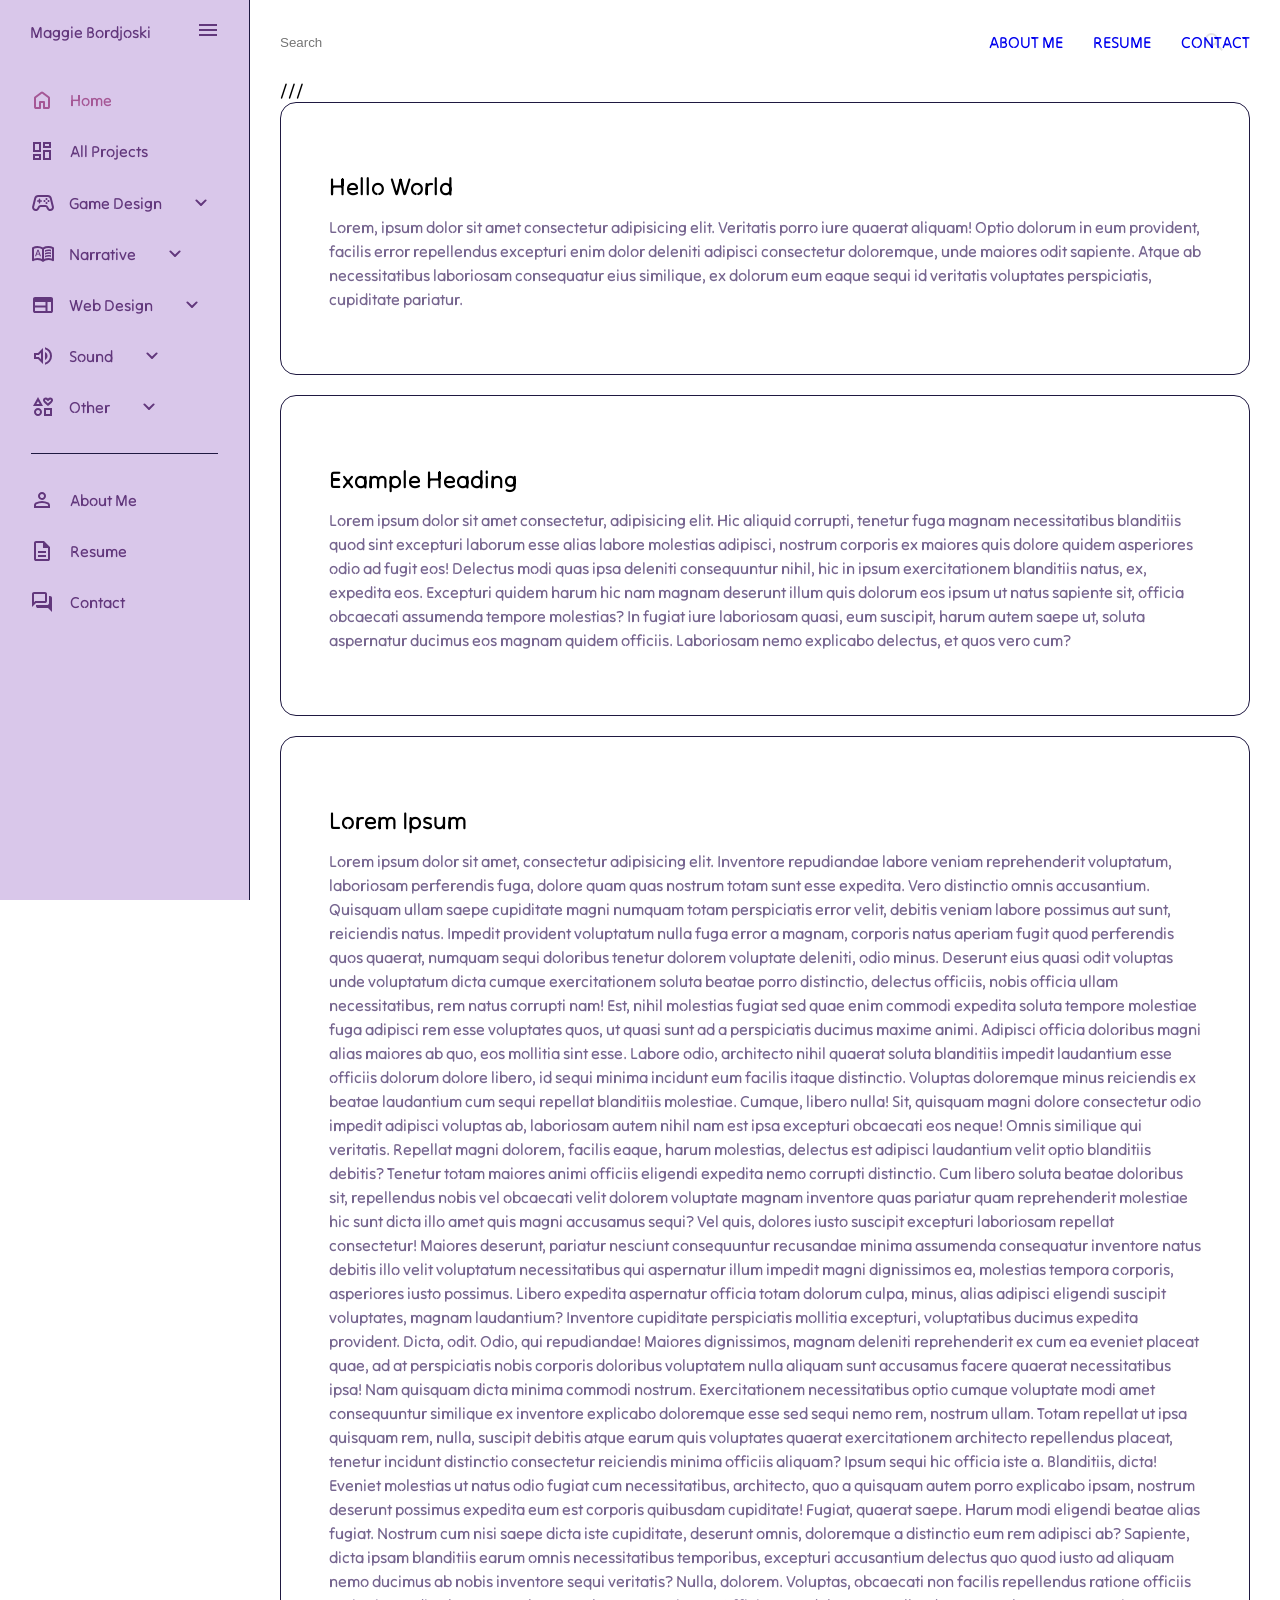
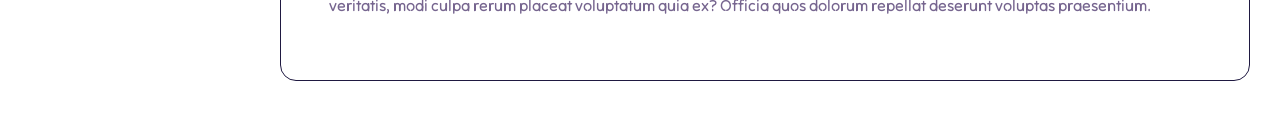
==== Portfolio/Index.html @ ddea2699 "Add files via upload" ====
<!DOCTYPE html>
<html lang="en">
    <head>
    <meta charset="UTF-8">
    <meta name="viewport" content="width=device-width, initial-scale=1.0">
    <title>Maggie Bordjoski Portfolio Website</title>

    <!-- IMPORTING FONTS -->

    <!-- IMPORTING MY CSS -->
    <link rel="stylesheet"href="CSS/Index.css">
    <link rel="stylesheet" href="CSS/TopNav.css">
    <link rel="stylesheet" href="CSS/SideNav.css">
    <link rel="stylesheet" href="CSS/Phone.css">

    <!-- IMPORTING JS -->
    <script type="text/javascript" src="JS/nav.js" defer></script>

    <!-- Tutorials used :D -->
        <!--
        For Side Bar Nav help -
            https://youtu.be/R7b3OlEyqug?si=28GfemDogF6Ju9H1
        -->
        <!--
        For Search bar
            To make it interactive -- https://www.youtube.com/watch?v=N2zvLLOxLSg
            to make it functional -- https://www.youtube.com/watch?v=m8yW3x442Yw
        -->

        <!--
        For responsive hero section
            ///
        -->

    <!-- All Resources used -->
        <!--
        SVGs - From Google Fonts Icons
        Fonts - Google Fonts
        ...
        -->
    </head>
    <body>
        <nav id="sidebar">
            <ul>
                <li>
                    <span class="logo">Maggie Bordjoski</span>
                    <button onclick=toggleSidebar() id="toggle-btn">
                        <svg xmlns="http://www.w3.org/2000/svg" viewBox="0 0 24 24" height="24px" width="24px" fill="#e3e3e3"><path d="M3,18V16H21v2H3Zm0-5V11H21v2H3ZM3,8V6H21V8H3Z"/></svg>
                    </button>
                </li>
                <li class="active">
                    <a href="index.html">
                        <svg xmlns="http://www.w3.org/2000/svg" height="24px" viewBox="0 -960 960 960" width="24px" fill="#e8eaed"><path d="M240-200h120v-200q0-17 11.5-28.5T400-440h160q17 0 28.5 11.5T600-400v200h120v-360L480-740 240-560v360Zm-80 0v-360q0-19 8.5-36t23.5-28l240-180q21-16 48-16t48 16l240 180q15 11 23.5 28t8.5 36v360q0 33-23.5 56.5T720-120H560q-17 0-28.5-11.5T520-160v-200h-80v200q0 17-11.5 28.5T400-120H240q-33 0-56.5-23.5T160-200Zm320-270Z"/></svg>
                        <span>Home</span>
                    </a>
                </li>
                <li>
                    <a href="projects.html">
                        <svg xmlns="http://www.w3.org/2000/svg" viewBox="0 0 24 24" height="24px" width="24px" fill="#e3e3e3"><path d="M13,9V3h8V9H13ZM3,13V3h8V13H3Zm10,8V11h8V21H13ZM3,21V15h8v6H3ZM5,11H9V5H5v6Zm10,8h4V13H15v6ZM15,7h4V5H15V7ZM5,19H9V17H5v2Zm4-8Zm6-4Zm0,6ZM9,17Z"/></svg>
                        <span>All Projects</span>
                    </a>
                </li>
                <li class="dropdown">
                    <div class="dropdown-header">
                        <svg xmlns="http://www.w3.org/2000/svg" viewBox="0 0 24 24" height="24px" width="24px" fill="#e3e3e3"><path d="M4.73,20q-1.5,0-2.56-1.07t-1.11-2.6q0-0.22 0.02-0.45t0.08-0.45l2.1-8.4Q3.6,5.68 4.68,4.84T7.13,4h9.75q1.38,0 2.45,0.84q1.07,0.84 1.42,2.19l2.1,8.4q0.05,0.23 0.09,0.46t0.04,0.46q0,1.52-1.09,2.59T19.28,20q-1.05,0-1.95-0.55q-0.9-0.55-1.35-1.5l-0.7-1.45q-0.13-0.25-0.38-0.38T14.38,16H9.63Q9.35,16 9.1,16.13T8.73,16.5l-0.7,1.45q-0.45,0.95-1.35,1.5T4.73,20ZM4.8,18q0.47,0 0.86-0.25t0.59-0.68l0.7-1.42q0.38-0.78 1.1-1.21T9.63,14h4.75q0.85,0 1.58,0.45t1.12,1.2l0.7,1.42q0.2,0.43 0.59,0.68T19.23,18q0.7,0 1.2-0.46t0.53-1.16q0,0.02-0.05-0.47L18.8,7.52q-0.18-0.68-0.7-1.1T16.88,6H7.13Q6.43,6 5.89,6.43T5.2,7.52L3.1,15.9q-0.05,0.15-0.05,0.45q0,0.7 0.51,1.17Q4.08,18 4.8,18Zm9.41-7.29Q14.5,10.43 14.5,10q0-0.43-0.29-0.71T13.5,9T12.79,9.29T12.5,10t0.29,0.71T13.5,11t0.71-0.29Zm2-2Q16.5,8.42 16.5,8q0-0.43-0.29-0.71T15.5,7T14.79,7.29T14.5,8q0,0.42 0.29,0.71T15.5,9t0.71-0.29Zm0,4Q16.5,12.43 16.5,12t-0.29-0.71T15.5,11t-0.71,0.29T14.5,12t0.29,0.71T15.5,13t0.71-0.29Zm2-2Q18.5,10.43 18.5,10q0-0.43-0.29-0.71T17.5,9T16.79,9.29T16.5,10t0.29,0.71T17.5,11t0.71-0.29ZM9.04,12.29q0.21-0.21 0.21-0.54v-1h1q0.33,0 0.54-0.21T11,10q0-0.33-0.21-0.54T10.25,9.25h-1v-1q0-0.32-0.21-0.54Q8.83,7.5 8.5,7.5q-0.32,0-0.54,0.21Q7.75,7.93 7.75,8.25v1h-1q-0.32,0-0.54,0.21T6,10t0.21,0.54t0.54,0.21h1v1q0,0.32 0.21,0.54T8.5,12.5q0.33,0 0.54-0.21ZM12,12Z"/></svg>
                        <a href="games.html" class="dropdown-link">
                            <span>Game Design</span>
                        </a>
                        <button onclick="toggleSubMenu(this)" class="dropdown-btn">
                            <svg xmlns="http://www.w3.org/2000/svg" height="24px" viewBox="0 -960 960 960" width="24px" fill="#e8eaed"><path d="M480-361q-8 0-15-2.5t-13-8.5L268-556q-11-11-11-28t11-28q11-11 28-11t28 11l156 156 156-156q11-11 28-11t28 11q11 11 11 28t-11 28L508-372q-6 6-13 8.5t-15 2.5Z"/></svg>
                        </button>
                    </div>
                    <ul class="sub-menu">
                        <div>
                            <li><a href="#">Featured</a></li>
                            <li><a href="#">Unity</a></li>
                            <li><a href="#">Unreal</a></li>
                            <li><a href="#">RPG Maker</a></li>
                            <li><a href="#">Level Design</a></li>
                        </div>
                    </ul>
                </li>
                <li class="dropdown">
                    <div class="dropdown-header">
                        <svg xmlns="http://www.w3.org/2000/svg" viewBox="0 0 24 24" height="24px" width="24px" fill="#e3e3e3"><path d="M4,14.23H5.13L5.7,12.58H8.3l0.6,1.65H10L7.58,7.77H6.43L4,14.23Zm2.03-2.58L6.98,8.98H7.03l0.95,2.67H6.03ZM14,9.9V8.2q0.83-0.35 1.69-0.52T17.5,7.5q0.65,0 1.28,0.1T20,7.85v1.6q-0.6-0.22-1.21-0.34T17.5,9q-0.95,0-1.82,0.24Q14.8,9.48 14,9.9Zm0,5.5V13.7q0.83-0.35 1.69-0.53T17.5,13q0.65,0 1.28,0.1T20,13.35v1.6q-0.6-0.22-1.21-0.34T17.5,14.5q-0.95,0-1.82,0.22T14,15.4Zm0-2.75v-1.7q0.83-0.35 1.69-0.53t1.81-0.17q0.65,0 1.28,0.1T20,10.6v1.6q-0.6-0.22-1.21-0.34T17.5,11.75q-0.95,0-1.82,0.24Q14.8,12.23 14,12.65ZM6.5,16q1.18,0 2.29,0.26T11,17.05V7.2Q9.98,6.6 8.83,6.3T6.5,6Q5.6,6 4.71,6.18T3,6.7v9.9q0.88-0.3 1.74-0.45T6.5,16ZM13,17.05q1.1-0.53 2.21-0.79T17.5,16q0.9,0 1.76,0.15T21,16.6V6.7q-0.82-0.35-1.71-0.52T17.5,6q-1.18,0-2.32,0.3T13,7.2v9.85ZM12,20q-1.2-0.95-2.6-1.48T6.5,18q-1.05,0-2.06,0.27T2.5,19.05q-0.52,0.27-1.01-0.03Q1,18.73 1,18.15V6.1Q1,5.82 1.14,5.57Q1.28,5.32 1.55,5.2Q2.7,4.6 3.95,4.3T6.5,4Q7.95,4 9.34,4.38T12,5.5q1.28-0.75 2.66-1.13T17.5,4q1.3,0 2.55,0.3t2.4,0.9q0.27,0.13 0.41,0.38T23,6.1V18.15q0,0.58-0.49,0.88q-0.49,0.3-1.01,0.03q-0.92-0.5-1.94-0.78T17.5,18q-1.5,0-2.9,0.52T12,20ZM7,11.52Z"/></svg>
                        <a href="narrative.html" class="dropdown-link">
                            <span>Narrative</span>
                        </a>
                        <button onclick="toggleSubMenu(this)" class="dropdown-btn">
                            <svg xmlns="http://www.w3.org/2000/svg" height="24px" viewBox="0 -960 960 960" width="24px" fill="#e8eaed"><path d="M480-361q-8 0-15-2.5t-13-8.5L268-556q-11-11-11-28t11-28q11-11 28-11t28 11l156 156 156-156q11-11 28-11t28 11q11 11 11 28t-11 28L508-372q-6 6-13 8.5t-15 2.5Z"/></svg>
                        </button>
                    </div>
                    <ul class="sub-menu">
                        <div>
                            <li><a href="#">Quest Design</a></li>
                            <li><a href="#">Story Bibles</a></li>
                            <li><a href="#">Storylets</a></li>
                            <li><a href="#">Twine</a></li>
                            <li><a href="#">Ink</a></li>
                        </div>
                    </ul>
                </li>
                <li class="dropdown">
                    <div class="dropdown-header">
                        <svg xmlns="http://www.w3.org/2000/svg" viewBox="0 0 24 24" height="24px" width="24px" fill="#e3e3e3"><path d="M4,20q-0.82,0-1.41-0.59T2,18V6Q2,5.18 2.59,4.59T4,4H20q0.83,0 1.41,0.59Q22,5.18 22,6V18q0,0.82-0.59,1.41T20,20H4Zm0-2H14.5V14.5H4V18Zm12.5,0H20V9H16.5v9ZM4,12.5H14.5V9H4v3.5Z"/></svg>
                        <a href="web.html" class="dropdown-link">
                            <span>Web Design</span>
                        </a>
                        <button onclick="toggleSubMenu(this)" class="dropdown-btn">
                            <svg xmlns="http://www.w3.org/2000/svg" height="24px" viewBox="0 -960 960 960" width="24px" fill="#e8eaed"><path d="M480-361q-8 0-15-2.5t-13-8.5L268-556q-11-11-11-28t11-28q11-11 28-11t28 11l156 156 156-156q11-11 28-11t28 11q11 11 11 28t-11 28L508-372q-6 6-13 8.5t-15 2.5Z"/></svg>
                        </button>
                    </div>
                    <ul class="sub-menu">
                        <div>
                            <li><a href="#">Projects</a></li>
                            <li><a href="#">Wireframes</a></li>
                            <li><a href="#">UI</a></li>
                            <li><a href="#">UX / User Testing</a></li>
                        </div>
                    </ul>
                </li>
                <li class="dropdown">
                    <div class="dropdown-header">
                        <svg xmlns="http://www.w3.org/2000/svg" viewBox="0 0 24 24" height="24px" width="24px" fill="#e3e3e3"><path d="M14,20.73V18.68q2.25-0.65 3.63-2.5T19,11.98t-1.38-4.2Q16.25,5.93 14,5.27V3.22q3.1,0.7 5.05,3.14T21,11.98t-1.95,5.61T14,20.73ZM3,15V9H7l5-5V20L7,15H3Zm11,1V7.95Q15.18,8.5 15.84,9.6T16.5,12q0,1.27-0.66,2.36T14,16ZM10,8.85L7.85,11H5v2H7.85L10,15.15V8.85ZM7.5,12Z"/></svg>
                        <a href="sound.html" class="dropdown-link">
                            <span>Sound</span>
                        </a>
                        <button onclick="toggleSubMenu(this)" class="dropdown-btn">
                            <svg xmlns="http://www.w3.org/2000/svg" height="24px" viewBox="0 -960 960 960" width="24px" fill="#e8eaed"><path d="M480-361q-8 0-15-2.5t-13-8.5L268-556q-11-11-11-28t11-28q11-11 28-11t28 11l156 156 156-156q11-11 28-11t28 11q11 11 11 28t-11 28L508-372q-6 6-13 8.5t-15 2.5Z"/></svg>
                        </button>
                    </div>
                    <ul class="sub-menu">
                        <div>
                            <li><a href="#">Sound Design for games</a></li>
                            <li><a href="#">Sound Effects</a></li>
                            <li><a href="#">Music</a></li>
                            <li><a href="#">Sound Based Narratives</a></li>
                        </div>
                    </ul>
                </li>
                <li class="dropdown">
                    <div class="dropdown-header">
                        <svg xmlns="http://www.w3.org/2000/svg" viewBox="0 0 24 24" height="24px" width="24px" fill="#e3e3e3"><path d="M2,11L7,2l5,9H2Zm2.17,8.82Q3,18.65 3,17q0-1.68 1.17-2.84T7,13t2.83,1.17T11,17T9.83,19.83T7,21T4.18,19.83Zm4.24-1.41Q9,17.83 9,17T8.41,15.59Q7.83,15 7,15T5.59,15.59T5,17t0.59,1.41T7,19q0.83,0 1.41-0.59ZM5.4,9H8.6L7,6.13L5.4,9ZM13,21V13h8v8H13Zm2-2h4V15H15v4Zm2-8q-1.42-1.2-2.39-2.03T13.08,7.52T12.25,6.35T12,5.18q0-1.13 0.79-1.9T14.75,2.5q0.68,0 1.26,0.31T17,3.67q0.4-0.55 0.99-0.86T19.25,2.5q1.18,0 1.96,0.77T22,5.18q0,0.63-0.25,1.17T20.93,7.52T19.39,8.98T17,11Zm0-2.63q1.8-1.5 2.4-2.13T20,5.22Q20,4.9 19.81,4.7T19.3,4.5q-0.25,0-0.49,0.14T18.23,5.13L17,6.3L15.78,5.13q-0.35-0.35-0.59-0.49T14.7,4.5q-0.33,0-0.51,0.2T14,5.22q0,0.4 0.6,1.03T17,8.38Zm0-1.95ZM7,7.55ZM7,17Zm10,0Z"/></svg>
                        <a href="other.html" class="dropdown-link">
                            <span>Other</span>
                        </a>
                        <button onclick="toggleSubMenu(this)" class="dropdown-btn">
                            <svg xmlns="http://www.w3.org/2000/svg" height="24px" viewBox="0 -960 960 960" width="24px" fill="#e8eaed"><path d="M480-361q-8 0-15-2.5t-13-8.5L268-556q-11-11-11-28t11-28q11-11 28-11t28 11l156 156 156-156q11-11 28-11t28 11q11 11 11 28t-11 28L508-372q-6 6-13 8.5t-15 2.5Z"/></svg>
                        </button>
                    </div>
                    <ul class="sub-menu">
                        <div>
                            <li><a href="#">3D Modeling</a></li>
                            <li><a href="#">Photography</a></li>
                            <li><a href="#">Pixel Art</a></li>
                            <li><a href="#">2D Rigging</a></li>
                            <li><a href="#">Video Editing</a></li>
                        </div>
                    </ul>
                </li>
                <div class="break"></div>
                <li>
                    <a href="about.html">
                        <svg xmlns="http://www.w3.org/2000/svg" viewBox="0 0 24 24" height="24px" width="24px" fill="#e3e3e3"><path d="M9.18,10.83Q8,9.65 8,8T9.18,5.18T12,4t2.83,1.18T16,8t-1.17,2.82T12,12T9.18,10.83ZM4,20V17.2q0-0.85 0.44-1.56q0.44-0.71 1.16-1.09q1.55-0.78 3.15-1.16T12,13t3.25,0.39t3.15,1.16q0.72,0.38 1.16,1.09T20,17.2V20H4Zm2-2H18V17.2q0-0.27-0.14-0.5q-0.14-0.22-0.36-0.35q-1.35-0.68-2.72-1.01T12,15T9.23,15.34T6.5,16.35Q6.28,16.48 6.14,16.7Q6,16.93 6,17.2V18Zm7.41-8.59Q14,8.82 14,8T13.41,6.59T12,6T10.59,6.59Q10,7.18 10,8t0.59,1.41T12,10t1.41-0.59ZM12,8Zm0,10Z"/></svg>
                        <span>About Me</span>
                    </a>
                </li>
                <li>
                    <a href="resume.html">
                        <svg xmlns="http://www.w3.org/2000/svg" viewBox="0 0 24 24" height="24px" width="24px" fill="#e3e3e3"><path d="M8,18h8V16H8v2Zm0-4h8V12H8v2ZM6,22q-0.82,0-1.41-0.59T4,20V4Q4,3.17 4.59,2.59T6,2h8l6,6V20q0,0.82-0.59,1.41T18,22H6ZM13,9V4H6V20H18V9H13ZM6,4V9V4V9V20V4Z"/></svg>
                        <span>Resume</span>
                    </a>
                </li>
                <li>
                    <a href="contact.html">
                        <svg xmlns="http://www.w3.org/2000/svg" viewBox="0 0 24 24" height="24px" width="24px" fill="#e3e3e3"><path d="M22,22l-4-4H8q-0.82,0-1.41-0.59T6,16V15H17q0.82,0 1.41-0.59T19,13V6h1q0.83,0 1.41,0.59Q22,7.18 22,8V22ZM4,12.18L5.18,11H15V4H4v8.17ZM2,17V4Q2,3.17 2.59,2.59T4,2H15q0.83,0 1.41,0.59T17,4v7q0,0.82-0.59,1.41T15,13H6L2,17Zm2-6V4v7Z"/></svg>
                        <span>Contact</span>
                    </a>
                </li>
            </ul>
        </nav>
        <main>
            <div id="top-nav">
                <div>
                    <form>
                        <input type="text" placeholder="Search">
                        <svg xmlns="http://www.w3.org/2000/svg" viewBox="0 0 24 24" height="24px" width="24px" fill="#e3e3e3"><path d="M19.6,21l-6.3-6.3q-0.75,0.6-1.72,0.95T9.5,16q-2.72,0-4.61-1.89Q3,12.23 3,9.5Q3,6.77 4.89,4.89T9.5,3t4.61,1.89T16,9.5q0,1.1-0.35,2.07T14.7,13.3L21,19.6L19.6,21ZM9.5,14q1.88,0 3.19-1.31T14,9.5T12.69,6.31T9.5,5T6.31,6.31T5,9.5t1.31,3.19T9.5,14Z"/></svg>
                    </form>
                </div>
			    <span class="menu">
				    <li><a href="about.html">About Me</a></li>
				    <li><a href="resume.html">Resume</a></li>
				    <li><a href="contact.html">Contact</a></li>
			    </span>
            </div>
            <div id="hero">
                <img>
            </div>
            <div>
                ///
            </div>
            <div class="container">
                <h2>Hello World</h2>
                <p>Lorem, ipsum dolor sit amet consectetur adipisicing elit. Veritatis porro iure quaerat aliquam! Optio dolorum in eum provident, facilis error repellendus excepturi enim dolor deleniti adipisci consectetur doloremque, unde maiores odit sapiente. Atque ab necessitatibus laboriosam consequatur eius similique, ex dolorum eum eaque sequi id veritatis voluptates perspiciatis, cupiditate pariatur.</p>
            </div>
            <div class="container">
                <h2>Example Heading</h2>
                <p>Lorem ipsum dolor sit amet consectetur, adipisicing elit. Hic aliquid corrupti, tenetur fuga magnam necessitatibus blanditiis quod sint excepturi laborum esse alias labore molestias adipisci, nostrum corporis ex maiores quis dolore quidem asperiores odio ad fugit eos! Delectus modi quas ipsa deleniti consequuntur nihil, hic in ipsum exercitationem blanditiis natus, ex, expedita eos. Excepturi quidem harum hic nam magnam deserunt illum quis dolorum eos ipsum ut natus sapiente sit, officia obcaecati assumenda tempore molestias? In fugiat iure laboriosam quasi, eum suscipit, harum autem saepe ut, soluta aspernatur ducimus eos magnam quidem officiis. Laboriosam nemo explicabo delectus, et quos vero cum?</p>
            </div>
            <div class="container">
                <h2>Lorem Ipsum</h2>
                <p>Lorem ipsum dolor sit amet, consectetur adipisicing elit. Inventore repudiandae labore veniam reprehenderit voluptatum, laboriosam perferendis fuga, dolore quam quas nostrum totam sunt esse expedita. Vero distinctio omnis accusantium. Quisquam ullam saepe cupiditate magni numquam totam perspiciatis error velit, debitis veniam labore possimus aut sunt, reiciendis natus. Impedit provident voluptatum nulla fuga error a magnam, corporis natus aperiam fugit quod perferendis quos quaerat, numquam sequi doloribus tenetur dolorem voluptate deleniti, odio minus. Deserunt eius quasi odit voluptas unde voluptatum dicta cumque exercitationem soluta beatae porro distinctio, delectus officiis, nobis officia ullam necessitatibus, rem natus corrupti nam! Est, nihil molestias fugiat sed quae enim commodi expedita soluta tempore molestiae fuga adipisci rem esse voluptates quos, ut quasi sunt ad a perspiciatis ducimus maxime animi. Adipisci officia doloribus magni alias maiores ab quo, eos mollitia sint esse. Labore odio, architecto nihil quaerat soluta blanditiis impedit laudantium esse officiis dolorum dolore libero, id sequi minima incidunt eum facilis itaque distinctio. Voluptas doloremque minus reiciendis ex beatae laudantium cum sequi repellat blanditiis molestiae. Cumque, libero nulla! Sit, quisquam magni dolore consectetur odio impedit adipisci voluptas ab, laboriosam autem nihil nam est ipsa excepturi obcaecati eos neque! Omnis similique qui veritatis. Repellat magni dolorem, facilis eaque, harum molestias, delectus est adipisci laudantium velit optio blanditiis debitis? Tenetur totam maiores animi officiis eligendi expedita nemo corrupti distinctio. Cum libero soluta beatae doloribus sit, repellendus nobis vel obcaecati velit dolorem voluptate magnam inventore quas pariatur quam reprehenderit molestiae hic sunt dicta illo amet quis magni accusamus sequi? Vel quis, dolores iusto suscipit excepturi laboriosam repellat consectetur! Maiores deserunt, pariatur nesciunt consequuntur recusandae minima assumenda consequatur inventore natus debitis illo velit voluptatum necessitatibus qui aspernatur illum impedit magni dignissimos ea, molestias tempora corporis, asperiores iusto possimus. Libero expedita aspernatur officia totam dolorum culpa, minus, alias adipisci eligendi suscipit voluptates, magnam laudantium? Inventore cupiditate perspiciatis mollitia excepturi, voluptatibus ducimus expedita provident. Dicta, odit. Odio, qui repudiandae! Maiores dignissimos, magnam deleniti reprehenderit ex cum ea eveniet placeat quae, ad at perspiciatis nobis corporis doloribus voluptatem nulla aliquam sunt accusamus facere quaerat necessitatibus ipsa! Nam quisquam dicta minima commodi nostrum. Exercitationem necessitatibus optio cumque voluptate modi amet consequuntur similique ex inventore explicabo doloremque esse sed sequi nemo rem, nostrum ullam. Totam repellat ut ipsa quisquam rem, nulla, suscipit debitis atque earum quis voluptates quaerat exercitationem architecto repellendus placeat, tenetur incidunt distinctio consectetur reiciendis minima officiis aliquam? Ipsum sequi hic officia iste a. Blanditiis, dicta! Eveniet molestias ut natus odio fugiat cum necessitatibus, architecto, quo a quisquam autem porro explicabo ipsam, nostrum deserunt possimus expedita eum est corporis quibusdam cupiditate! Fugiat, quaerat saepe. Harum modi eligendi beatae alias fugiat. Nostrum cum nisi saepe dicta iste cupiditate, deserunt omnis, doloremque a distinctio eum rem adipisci ab? Sapiente, dicta ipsam blanditiis earum omnis necessitatibus temporibus, excepturi accusantium delectus quo quod iusto ad aliquam nemo ducimus ab nobis inventore sequi veritatis? Nulla, dolorem. Voluptas, obcaecati non facilis repellendus ratione officiis veritatis, modi culpa rerum placeat voluptatum quia ex? Officia quos dolorum repellat deserunt voluptas praesentium.</p>
            </div>
        </main>
    </body>
</html>
---- Portfolio/CSS/Index.css ----
/*Embedding Fonts*/
@import url('https://fonts.googleapis.com/css2?family=Tilt+Neon&display=swap'); /*Tilt Neon - For <p> more formal*/
@import url('https://fonts.googleapis.com/css2?family=VT323&display=swap'); /*VT323 - For game pages*/
@import url('https://fonts.googleapis.com/css2?family=Playpen+Sans:wght@100..800&display=swap'); /*Playpen Sans - For mostly titles / subtitles*/

/*Setting up color platte variable*/
:root{
    --base-clr: #D9C7EA;
    --line-clr: #1F1941;
    --hover-clr: #e0c2eb;
    --text-clr: #62377c;
    --accent-clr: #a55795;
    --secondary-text-clr: #76658F;
}

/*Base setup*/
*{
  margin: 0;
  padding: 0;
}

html{
  font-family: 'Tilt Neon', 'VT323', 'Playpen Sans',sans-serif;
  line-height: 1.5rem;
}

body{
  min-height: 100vh;
  min-height: 100dvh;
  display: grid;
  grid-template-columns: auto 1fr;
}

/*


Main setup


*/
main{
  padding: min(30px, 7%);
}
main p{
  color: var(--secondary-text-clr);
  margin-top: 5px;
  margin-bottom: 15px;
}
.container{
  border: 1px solid var(--line-clr);
  border-radius: 1em;
  margin-bottom: 20px;
  padding: min(3em, 15%);

  h2, p { margin-top: 1em }
}
---- Portfolio/CSS/TopNav.css ----
#top-nav {
    box-sizing: border-box;
    width: 100%;
    display: flex;
    justify-content: space-between;
    align-items: center;
    list-style: none;
    position: relative;
    font-family: "Tilt Neon", sans-serif;
}

#top-nav form{
    display: flex;
    align-items: center;
    justify-content: left;
    height: 10px;
    box-shadow: 0 32px, 40px, -19px rgba(0, 0, 0, 0.25);
    width: 0;
}

input {
    outline: none;
    border: none;
    border-radius: 30px;
    padding: 1rem, 2rem;
    transition: width .5s;
}

#top-nav form svg{
    color: black;
    position: absolute;
    right: 1.5rem;
    top: 0px;
}

#top-nav a {
  text-decoration: none;
}

.menu {
  display: flex;
}
.menu li {
  padding-left: 30px;
}
.menu li a {
  display: inline-block;
  text-decoration: none;
  text-align: center;
  transition: 0.15s ease-in-out;
  position: relative;
  text-transform: uppercase;
}
.menu li a::after {
  content: "";
  position: absolute;
  bottom: 0;
  left: 0;
  width: 0;
  height: 1px;
  transition: 0.15s ease-in-out;
}
---- Portfolio/CSS/SideNav.css ----
nav{
    background-color: var(--base-clr);
    color: var(--text-clr);
}

/*


Making sidebar work


*/
#sidebar{
  box-sizing: border-box;
  height: 100vh;
  width: 250px;
  padding: 5px 1em;
  background-color: var(--base-clr);
  border-right: 1px solid var(--line-clr);

  /*making sidebar to have a fixed position*/
  position: sticky; /*Fixed positioning wont work because of the grid added, it will cover the content in the webpage so using sticky will fix that problem*/
  top: 0;
  align-self: start;
  transition: 300ms ease-in-out;
  overflow: hidden;
  text-wrap: nowrap;
}

#sidebar.close{
  padding: 5px;
  width: 60px;
}

#sidebar ul{
  list-style: none;
}

#sidebar > ul > li:first-child{
  display: flex;
  justify-content: flex-end;
  margin-bottom: 16px;
  .logo{
    font-weight: 600;
  }
}

/*Changing the color of the active page*/
#sidebar ul li.active a{
  color: var(--accent-clr);

  svg{
    fill: var(--accent-clr);
  }
}

#sidebar a, #sidebar .dropdown-btn, #sidebar .logo{
  border-radius: .5em;
  padding: .85em;
  text-decoration: none;
  color: var(--text-clr);
  display: flex;
  align-items: center;
  gap: 1em;
}

.dropdown-btn{
  width: 100%;
  text-align: left;
  background: none;
  border: none;
  font: inherit;
  cursor: pointer;
}

#sidebar svg{
  flex-shrink: 0;
  fill: var(--text-clr);
}

#sidebar a span, #sidebar .dropdown-btn span{
  flex-grow: 1;
}

#sidebar a:hover, #sidebar .dropdown-btn:hover{
  background-color: var(--hover-clr);
}

#sidebar .sub-menu{
  display: grid;
  grid-template-rows: 0fr;
  transition: 300ms ease-in-out;

  > div{
    overflow: hidden;
  }
}

#sidebar .sub-menu.show{
  grid-template-rows: 1fr;
}

.dropdown-btn svg{
  transition: 200ms ease;
}

.rotate svg:last-child{
  rotate: 180deg;
}

#sidebar .sub-menu a{
  padding-left: 2em;
}

#toggle-btn{
  margin-left: auto;
  padding: 1em;
  border: none;
  border-radius: .5em;
  background: none;
  cursor: pointer;

  svg{
    transition: rotate 150ms ease;
  }
}
#toggle-btn:hover{
  background-color: var(--hover-clr);
}

/* A line break for nav */
nav .break {
    margin: 20px 15px;
    border-bottom: 1px solid var(--line-clr);
    width: auto;
}

.dropdown{
  padding-left: 15px;
}

.dropdown-header {
    display: flex;
    align-items: center;
}

.dropdown-link {
    color: inherit;
    text-decoration: none;
    display: flex;
    align-items: center;
}

.dropdown-link:hover {
    color: inherit;
}
---- Portfolio/CSS/Phone.css ----
@media(max-width: 800px){
  body{
    grid-template-columns: 1fr;
  }
  main{
    padding: 2em 1em 60px 1em;
  }
  .container{
    border: none;
    padding: 0;
  }
  #sidebar{
    height: 60px;
    width: 100%;
    border-right: none;
    border-top: 1px solid var(--line-clr);
    padding: 0;
    position: fixed;
    top: unset;
    bottom: 0;

    > ul{
      padding: 0;
      display: grid;
      grid-auto-columns: 60px;
      grid-auto-flow: column;
      align-items: center;
      overflow-x: scroll;
    }
    ul li{
      height: 100%;
    }
    ul a, ul .dropdown-btn{
      width: 60px;
      height: 60px;
      padding: 0;
      border-radius: 0;
      justify-content: center;
    }

    ul li span, ul li:first-child, .dropdown-btn svg:last-child{
      display: none;
    }

    ul li .sub-menu.show{
      position: fixed;
      bottom: 60px;
      left: 0;
      box-sizing: border-box;
      height: 60px;
      width: 100%;
      background-color: var(--hover-clr);
      border-top: 1px solid var(--line-clr);
      display: flex;
      justify-content: center;

      > div{
        overflow-x: auto;
      }
      li{
        display: inline-flex;
      }
      a{
        box-sizing: border-box;
        padding: 1em;
        width: auto;
        justify-content: center;
      }
    }
  }
}
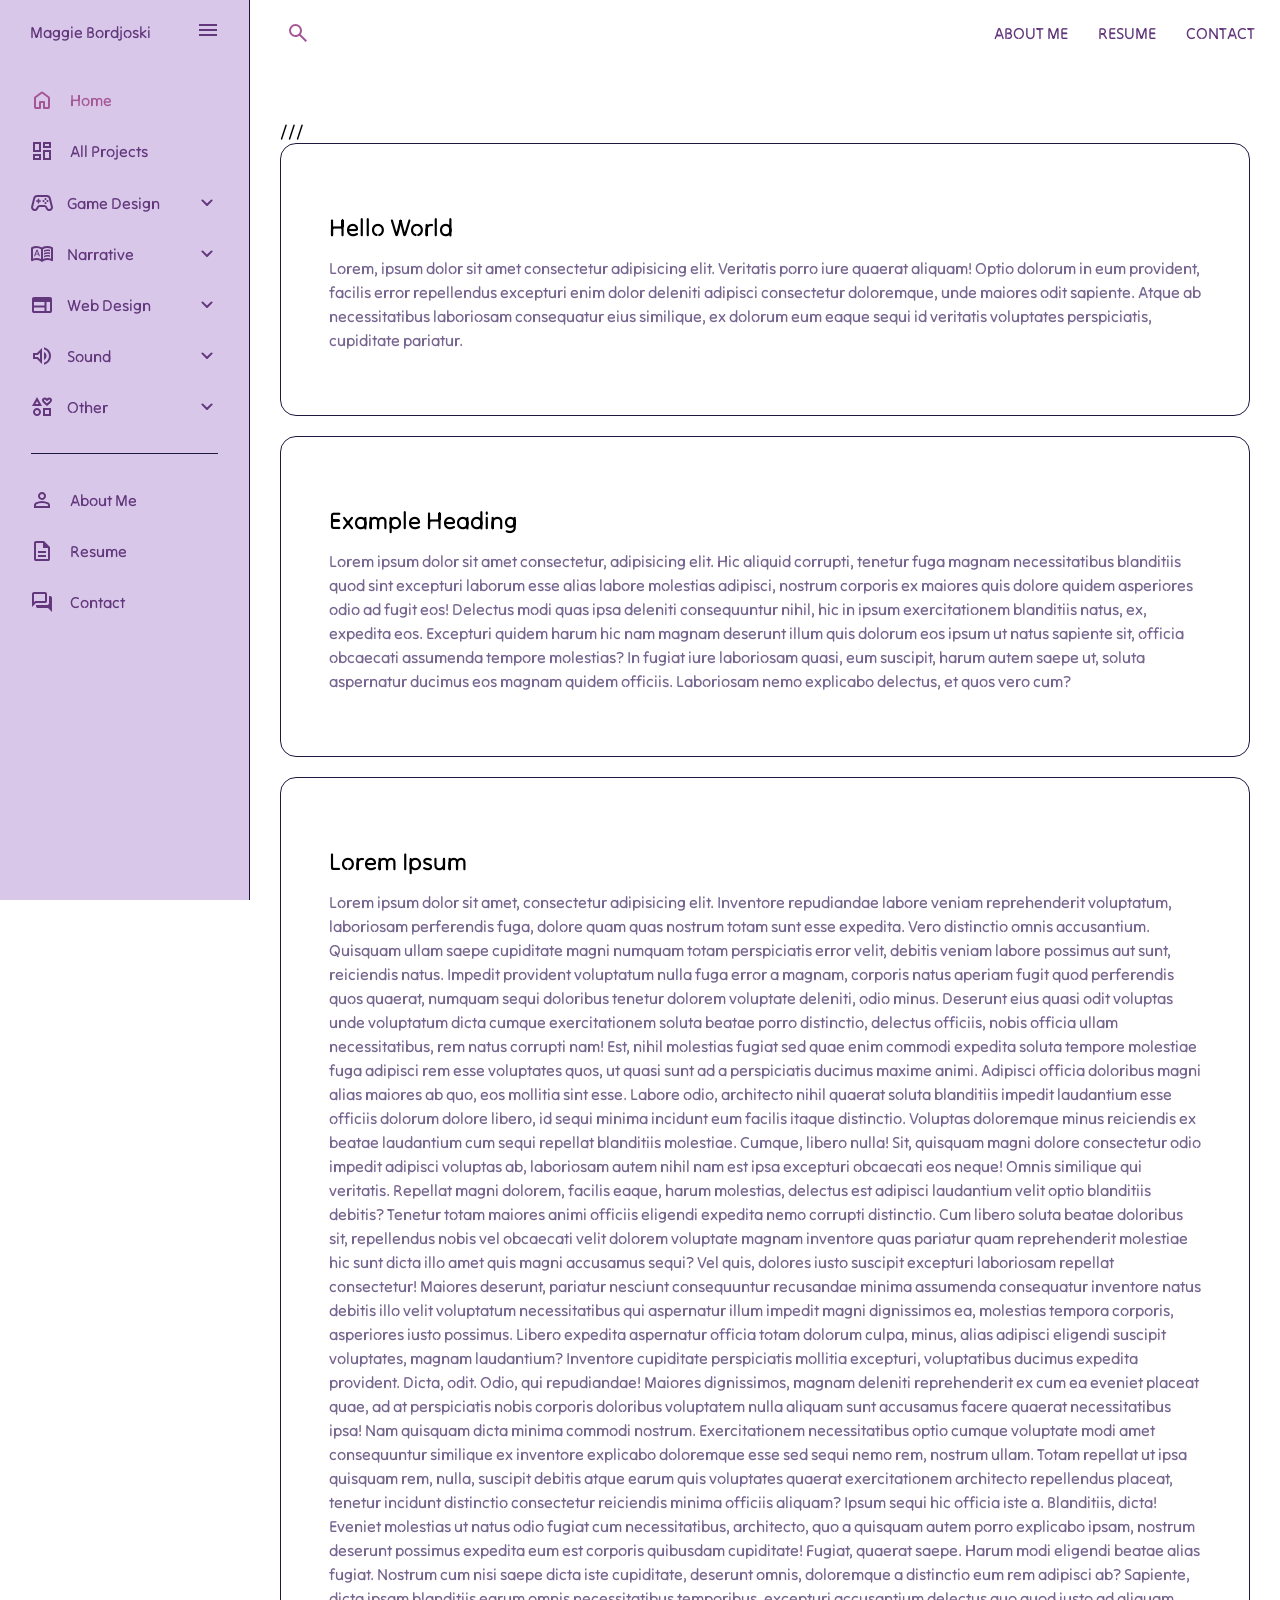
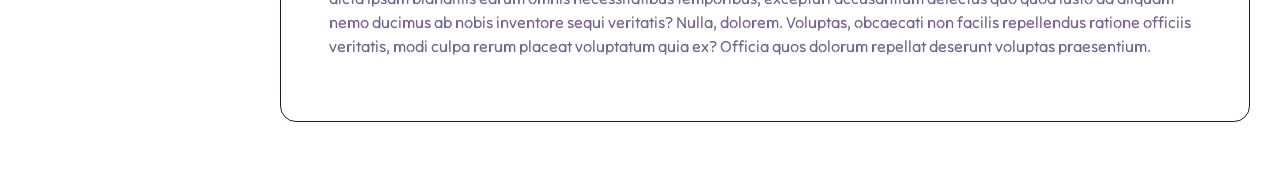
==== commit e5350ccc: "Add files via upload" ====
--- a/Portfolio/Index.html
+++ b/Portfolio/Index.html
@@ -27,7 +27,7 @@
             to make it functional -- https://www.youtube.com/watch?v=m8yW3x442Yw
         -->
 
-        <!--
+        <!-- 
         For responsive hero section
             ///
         -->
@@ -179,38 +179,44 @@
                 </li>
             </ul>
         </nav>
-        <main>
+        <div id="content">
+            <!--
+                Making search bar reactive and top nav
+            -->
             <div id="top-nav">
+                <form id="Search">
+                    <input type="text" placeholder="Search">
+                    <svg xmlns="http://www.w3.org/2000/svg" viewBox="0 0 24 24" height="24px" width="24px" fill="#e3e3e3"><path d="M19.6,21l-6.3-6.3q-0.75,0.6-1.72,0.95T9.5,16q-2.72,0-4.61-1.89Q3,12.23 3,9.5Q3,6.77 4.89,4.89T9.5,3t4.61,1.89T16,9.5q0,1.1-0.35,2.07T14.7,13.3L21,19.6L19.6,21ZM9.5,14q1.88,0 3.19-1.31T14,9.5T12.69,6.31T9.5,5T6.31,6.31T5,9.5t1.31,3.19T9.5,14Z"/></svg>
+                </form>
+			    <div class="menu">
+                    <ul>
+                        <li><a href="about.html">About Me</a></li>
+                        <li><a href="resume.html">Resume</a></li>
+                        <li><a href="contact.html">Contact</a></li>
+                    </ul>
+                </div>
+            </div>
+
+            <main>
+                <div id="hero">
+                    <img>
+                </div>
                 <div>
-                    <form>
-                        <input type="text" placeholder="Search">
-                        <svg xmlns="http://www.w3.org/2000/svg" viewBox="0 0 24 24" height="24px" width="24px" fill="#e3e3e3"><path d="M19.6,21l-6.3-6.3q-0.75,0.6-1.72,0.95T9.5,16q-2.72,0-4.61-1.89Q3,12.23 3,9.5Q3,6.77 4.89,4.89T9.5,3t4.61,1.89T16,9.5q0,1.1-0.35,2.07T14.7,13.3L21,19.6L19.6,21ZM9.5,14q1.88,0 3.19-1.31T14,9.5T12.69,6.31T9.5,5T6.31,6.31T5,9.5t1.31,3.19T9.5,14Z"/></svg>
-                    </form>
-                </div>
-			    <span class="menu">
-				    <li><a href="about.html">About Me</a></li>
-				    <li><a href="resume.html">Resume</a></li>
-				    <li><a href="contact.html">Contact</a></li>
-			    </span>
-            </div>
-            <div id="hero">
-                <img>
-            </div>
-            <div>
-                ///
-            </div>
-            <div class="container">
-                <h2>Hello World</h2>
-                <p>Lorem, ipsum dolor sit amet consectetur adipisicing elit. Veritatis porro iure quaerat aliquam! Optio dolorum in eum provident, facilis error repellendus excepturi enim dolor deleniti adipisci consectetur doloremque, unde maiores odit sapiente. Atque ab necessitatibus laboriosam consequatur eius similique, ex dolorum eum eaque sequi id veritatis voluptates perspiciatis, cupiditate pariatur.</p>
-            </div>
-            <div class="container">
-                <h2>Example Heading</h2>
-                <p>Lorem ipsum dolor sit amet consectetur, adipisicing elit. Hic aliquid corrupti, tenetur fuga magnam necessitatibus blanditiis quod sint excepturi laborum esse alias labore molestias adipisci, nostrum corporis ex maiores quis dolore quidem asperiores odio ad fugit eos! Delectus modi quas ipsa deleniti consequuntur nihil, hic in ipsum exercitationem blanditiis natus, ex, expedita eos. Excepturi quidem harum hic nam magnam deserunt illum quis dolorum eos ipsum ut natus sapiente sit, officia obcaecati assumenda tempore molestias? In fugiat iure laboriosam quasi, eum suscipit, harum autem saepe ut, soluta aspernatur ducimus eos magnam quidem officiis. Laboriosam nemo explicabo delectus, et quos vero cum?</p>
-            </div>
-            <div class="container">
-                <h2>Lorem Ipsum</h2>
-                <p>Lorem ipsum dolor sit amet, consectetur adipisicing elit. Inventore repudiandae labore veniam reprehenderit voluptatum, laboriosam perferendis fuga, dolore quam quas nostrum totam sunt esse expedita. Vero distinctio omnis accusantium. Quisquam ullam saepe cupiditate magni numquam totam perspiciatis error velit, debitis veniam labore possimus aut sunt, reiciendis natus. Impedit provident voluptatum nulla fuga error a magnam, corporis natus aperiam fugit quod perferendis quos quaerat, numquam sequi doloribus tenetur dolorem voluptate deleniti, odio minus. Deserunt eius quasi odit voluptas unde voluptatum dicta cumque exercitationem soluta beatae porro distinctio, delectus officiis, nobis officia ullam necessitatibus, rem natus corrupti nam! Est, nihil molestias fugiat sed quae enim commodi expedita soluta tempore molestiae fuga adipisci rem esse voluptates quos, ut quasi sunt ad a perspiciatis ducimus maxime animi. Adipisci officia doloribus magni alias maiores ab quo, eos mollitia sint esse. Labore odio, architecto nihil quaerat soluta blanditiis impedit laudantium esse officiis dolorum dolore libero, id sequi minima incidunt eum facilis itaque distinctio. Voluptas doloremque minus reiciendis ex beatae laudantium cum sequi repellat blanditiis molestiae. Cumque, libero nulla! Sit, quisquam magni dolore consectetur odio impedit adipisci voluptas ab, laboriosam autem nihil nam est ipsa excepturi obcaecati eos neque! Omnis similique qui veritatis. Repellat magni dolorem, facilis eaque, harum molestias, delectus est adipisci laudantium velit optio blanditiis debitis? Tenetur totam maiores animi officiis eligendi expedita nemo corrupti distinctio. Cum libero soluta beatae doloribus sit, repellendus nobis vel obcaecati velit dolorem voluptate magnam inventore quas pariatur quam reprehenderit molestiae hic sunt dicta illo amet quis magni accusamus sequi? Vel quis, dolores iusto suscipit excepturi laboriosam repellat consectetur! Maiores deserunt, pariatur nesciunt consequuntur recusandae minima assumenda consequatur inventore natus debitis illo velit voluptatum necessitatibus qui aspernatur illum impedit magni dignissimos ea, molestias tempora corporis, asperiores iusto possimus. Libero expedita aspernatur officia totam dolorum culpa, minus, alias adipisci eligendi suscipit voluptates, magnam laudantium? Inventore cupiditate perspiciatis mollitia excepturi, voluptatibus ducimus expedita provident. Dicta, odit. Odio, qui repudiandae! Maiores dignissimos, magnam deleniti reprehenderit ex cum ea eveniet placeat quae, ad at perspiciatis nobis corporis doloribus voluptatem nulla aliquam sunt accusamus facere quaerat necessitatibus ipsa! Nam quisquam dicta minima commodi nostrum. Exercitationem necessitatibus optio cumque voluptate modi amet consequuntur similique ex inventore explicabo doloremque esse sed sequi nemo rem, nostrum ullam. Totam repellat ut ipsa quisquam rem, nulla, suscipit debitis atque earum quis voluptates quaerat exercitationem architecto repellendus placeat, tenetur incidunt distinctio consectetur reiciendis minima officiis aliquam? Ipsum sequi hic officia iste a. Blanditiis, dicta! Eveniet molestias ut natus odio fugiat cum necessitatibus, architecto, quo a quisquam autem porro explicabo ipsam, nostrum deserunt possimus expedita eum est corporis quibusdam cupiditate! Fugiat, quaerat saepe. Harum modi eligendi beatae alias fugiat. Nostrum cum nisi saepe dicta iste cupiditate, deserunt omnis, doloremque a distinctio eum rem adipisci ab? Sapiente, dicta ipsam blanditiis earum omnis necessitatibus temporibus, excepturi accusantium delectus quo quod iusto ad aliquam nemo ducimus ab nobis inventore sequi veritatis? Nulla, dolorem. Voluptas, obcaecati non facilis repellendus ratione officiis veritatis, modi culpa rerum placeat voluptatum quia ex? Officia quos dolorum repellat deserunt voluptas praesentium.</p>
-            </div>
-        </main>
+                    ///
+                </div>
+                <div class="container">
+                    <h2>Hello World</h2>
+                    <p>Lorem, ipsum dolor sit amet consectetur adipisicing elit. Veritatis porro iure quaerat aliquam! Optio dolorum in eum provident, facilis error repellendus excepturi enim dolor deleniti adipisci consectetur doloremque, unde maiores odit sapiente. Atque ab necessitatibus laboriosam consequatur eius similique, ex dolorum eum eaque sequi id veritatis voluptates perspiciatis, cupiditate pariatur.</p>
+                </div>
+                <div class="container">
+                    <h2>Example Heading</h2>
+                    <p>Lorem ipsum dolor sit amet consectetur, adipisicing elit. Hic aliquid corrupti, tenetur fuga magnam necessitatibus blanditiis quod sint excepturi laborum esse alias labore molestias adipisci, nostrum corporis ex maiores quis dolore quidem asperiores odio ad fugit eos! Delectus modi quas ipsa deleniti consequuntur nihil, hic in ipsum exercitationem blanditiis natus, ex, expedita eos. Excepturi quidem harum hic nam magnam deserunt illum quis dolorum eos ipsum ut natus sapiente sit, officia obcaecati assumenda tempore molestias? In fugiat iure laboriosam quasi, eum suscipit, harum autem saepe ut, soluta aspernatur ducimus eos magnam quidem officiis. Laboriosam nemo explicabo delectus, et quos vero cum?</p>
+                </div>
+                <div class="container">
+                    <h2>Lorem Ipsum</h2>
+                    <p>Lorem ipsum dolor sit amet, consectetur adipisicing elit. Inventore repudiandae labore veniam reprehenderit voluptatum, laboriosam perferendis fuga, dolore quam quas nostrum totam sunt esse expedita. Vero distinctio omnis accusantium. Quisquam ullam saepe cupiditate magni numquam totam perspiciatis error velit, debitis veniam labore possimus aut sunt, reiciendis natus. Impedit provident voluptatum nulla fuga error a magnam, corporis natus aperiam fugit quod perferendis quos quaerat, numquam sequi doloribus tenetur dolorem voluptate deleniti, odio minus. Deserunt eius quasi odit voluptas unde voluptatum dicta cumque exercitationem soluta beatae porro distinctio, delectus officiis, nobis officia ullam necessitatibus, rem natus corrupti nam! Est, nihil molestias fugiat sed quae enim commodi expedita soluta tempore molestiae fuga adipisci rem esse voluptates quos, ut quasi sunt ad a perspiciatis ducimus maxime animi. Adipisci officia doloribus magni alias maiores ab quo, eos mollitia sint esse. Labore odio, architecto nihil quaerat soluta blanditiis impedit laudantium esse officiis dolorum dolore libero, id sequi minima incidunt eum facilis itaque distinctio. Voluptas doloremque minus reiciendis ex beatae laudantium cum sequi repellat blanditiis molestiae. Cumque, libero nulla! Sit, quisquam magni dolore consectetur odio impedit adipisci voluptas ab, laboriosam autem nihil nam est ipsa excepturi obcaecati eos neque! Omnis similique qui veritatis. Repellat magni dolorem, facilis eaque, harum molestias, delectus est adipisci laudantium velit optio blanditiis debitis? Tenetur totam maiores animi officiis eligendi expedita nemo corrupti distinctio. Cum libero soluta beatae doloribus sit, repellendus nobis vel obcaecati velit dolorem voluptate magnam inventore quas pariatur quam reprehenderit molestiae hic sunt dicta illo amet quis magni accusamus sequi? Vel quis, dolores iusto suscipit excepturi laboriosam repellat consectetur! Maiores deserunt, pariatur nesciunt consequuntur recusandae minima assumenda consequatur inventore natus debitis illo velit voluptatum necessitatibus qui aspernatur illum impedit magni dignissimos ea, molestias tempora corporis, asperiores iusto possimus. Libero expedita aspernatur officia totam dolorum culpa, minus, alias adipisci eligendi suscipit voluptates, magnam laudantium? Inventore cupiditate perspiciatis mollitia excepturi, voluptatibus ducimus expedita provident. Dicta, odit. Odio, qui repudiandae! Maiores dignissimos, magnam deleniti reprehenderit ex cum ea eveniet placeat quae, ad at perspiciatis nobis corporis doloribus voluptatem nulla aliquam sunt accusamus facere quaerat necessitatibus ipsa! Nam quisquam dicta minima commodi nostrum. Exercitationem necessitatibus optio cumque voluptate modi amet consequuntur similique ex inventore explicabo doloremque esse sed sequi nemo rem, nostrum ullam. Totam repellat ut ipsa quisquam rem, nulla, suscipit debitis atque earum quis voluptates quaerat exercitationem architecto repellendus placeat, tenetur incidunt distinctio consectetur reiciendis minima officiis aliquam? Ipsum sequi hic officia iste a. Blanditiis, dicta! Eveniet molestias ut natus odio fugiat cum necessitatibus, architecto, quo a quisquam autem porro explicabo ipsam, nostrum deserunt possimus expedita eum est corporis quibusdam cupiditate! Fugiat, quaerat saepe. Harum modi eligendi beatae alias fugiat. Nostrum cum nisi saepe dicta iste cupiditate, deserunt omnis, doloremque a distinctio eum rem adipisci ab? Sapiente, dicta ipsam blanditiis earum omnis necessitatibus temporibus, excepturi accusantium delectus quo quod iusto ad aliquam nemo ducimus ab nobis inventore sequi veritatis? Nulla, dolorem. Voluptas, obcaecati non facilis repellendus ratione officiis veritatis, modi culpa rerum placeat voluptatum quia ex? Officia quos dolorum repellat deserunt voluptas praesentium.</p>
+                </div>
+            </main>
+        </div>
     </body>
 </html>
--- a/Portfolio/CSS/TopNav.css
+++ b/Portfolio/CSS/TopNav.css
@@ -1,62 +1,85 @@
-#top-nav {
-    box-sizing: border-box;
+#content {
+    min-width: 0;
     width: 100%;
-    display: flex;
-    justify-content: space-between;
-    align-items: center;
-    list-style: none;
-    position: relative;
-    font-family: "Tilt Neon", sans-serif;
 }
 
-#top-nav form{
+/* Main Top Navigation */
+#top-nav {
     display: flex;
     align-items: center;
-    justify-content: left;
-    height: 10px;
-    box-shadow: 0 32px, 40px, -19px rgba(0, 0, 0, 0.25);
-    width: 0;
+    justify-content: space-between;
+
+    width: 100%;
+    min-height: 65px;
+    padding: 0 25px;
+    box-sizing: border-box;
 }
 
-input {
-    outline: none;
+/* Search Bar */
+#Search {
+    position: relative;
+    display: flex;
+    align-items: center;
+    box-shadow: none;
+}
+
+#Search svg{
+  fill: var(--accent-clr);
+}
+
+#Search input {
+    width: 0;
+    padding: 10px 35px 10px 10px;
+    box-sizing: border-box;
     border: none;
     border-radius: 30px;
-    padding: 1rem, 2rem;
+    outline: none;
     transition: width .5s;
 }
 
-#top-nav form svg{
-    color: black;
-    position: absolute;
-    right: 1.5rem;
-    top: 0px;
+#Search input:focus {
+    width: 220px;
 }
 
-#top-nav a {
-  text-decoration: none;
+#Search svg {
+    position: absolute;
+    right: 10px;
+    top: 50%;
+    transform: translateY(-50%);
+    cursor: pointer;
 }
 
-.menu {
-  display: flex;
+
+/* Navigation Menu */
+#top-nav .menu {
+    margin-left: auto;
 }
-.menu li {
-  padding-left: 30px;
+
+#top-nav .menu ul {
+    display: flex;
+    flex-direction: row;
+    align-items: center;
+    justify-content: flex-end;
+    gap: 30px;
+
+    list-style: none;
+    margin: 0;
+    padding: 0;
 }
-.menu li a {
-  display: inline-block;
-  text-decoration: none;
-  text-align: center;
-  transition: 0.15s ease-in-out;
-  position: relative;
-  text-transform: uppercase;
+
+#top-nav .menu li {
+    display: inline-block;
+    white-space: nowrap;
 }
-.menu li a::after {
-  content: "";
-  position: absolute;
-  bottom: 0;
-  left: 0;
-  width: 0;
-  height: 1px;
-  transition: 0.15s ease-in-out;
-}+
+#top-nav .menu a {
+    display: block;
+    text-decoration: none;
+    color: var(--text-clr);
+    font-weight: bold;
+    text-transform: uppercase;
+}
+
+#top-nav .menu a:hover {
+    color: var(--accent-clr);
+}
--- a/Portfolio/CSS/SideNav.css
+++ b/Portfolio/CSS/SideNav.css
@@ -153,4 +153,62 @@
 
 .dropdown-link:hover {
     color: inherit;
+}
+
+
+/* Sidebar item alignment */
+#sidebar > ul {
+    padding: 0;
+    margin: 0;
+}
+
+#sidebar > ul > li {
+    width: 100%;
+    box-sizing: border-box;
+}
+
+/* Align dropdown items with regular navigation items */
+#sidebar .dropdown {
+    padding-left: 0;
+}
+
+#sidebar .dropdown-header {
+    display: flex;
+    align-items: center;
+    width: 100%;
+    box-sizing: border-box;
+}
+
+/* Keep icons and text aligned */
+#sidebar a,
+#sidebar .dropdown-btn {
+    display: flex;
+    align-items: center;
+}
+
+/* Keep dropdown arrows on the right */
+#sidebar .dropdown-btn {
+    margin-left: auto;
+    width: auto;
+    padding: 0.85em;
+}
+
+/* Dropdown submenu spacing */
+#sidebar .sub-menu {
+    padding: 0;
+    margin: 0;
+}
+
+#sidebar .sub-menu a {
+    padding-left: 2em;
+}
+
+/* Align dropdown icons with Home and All Projects */
+#sidebar .dropdown {
+    padding-left: 0;
+}
+
+#sidebar .dropdown-header {
+    padding-left: 0.85em;
+    box-sizing: border-box;
 }
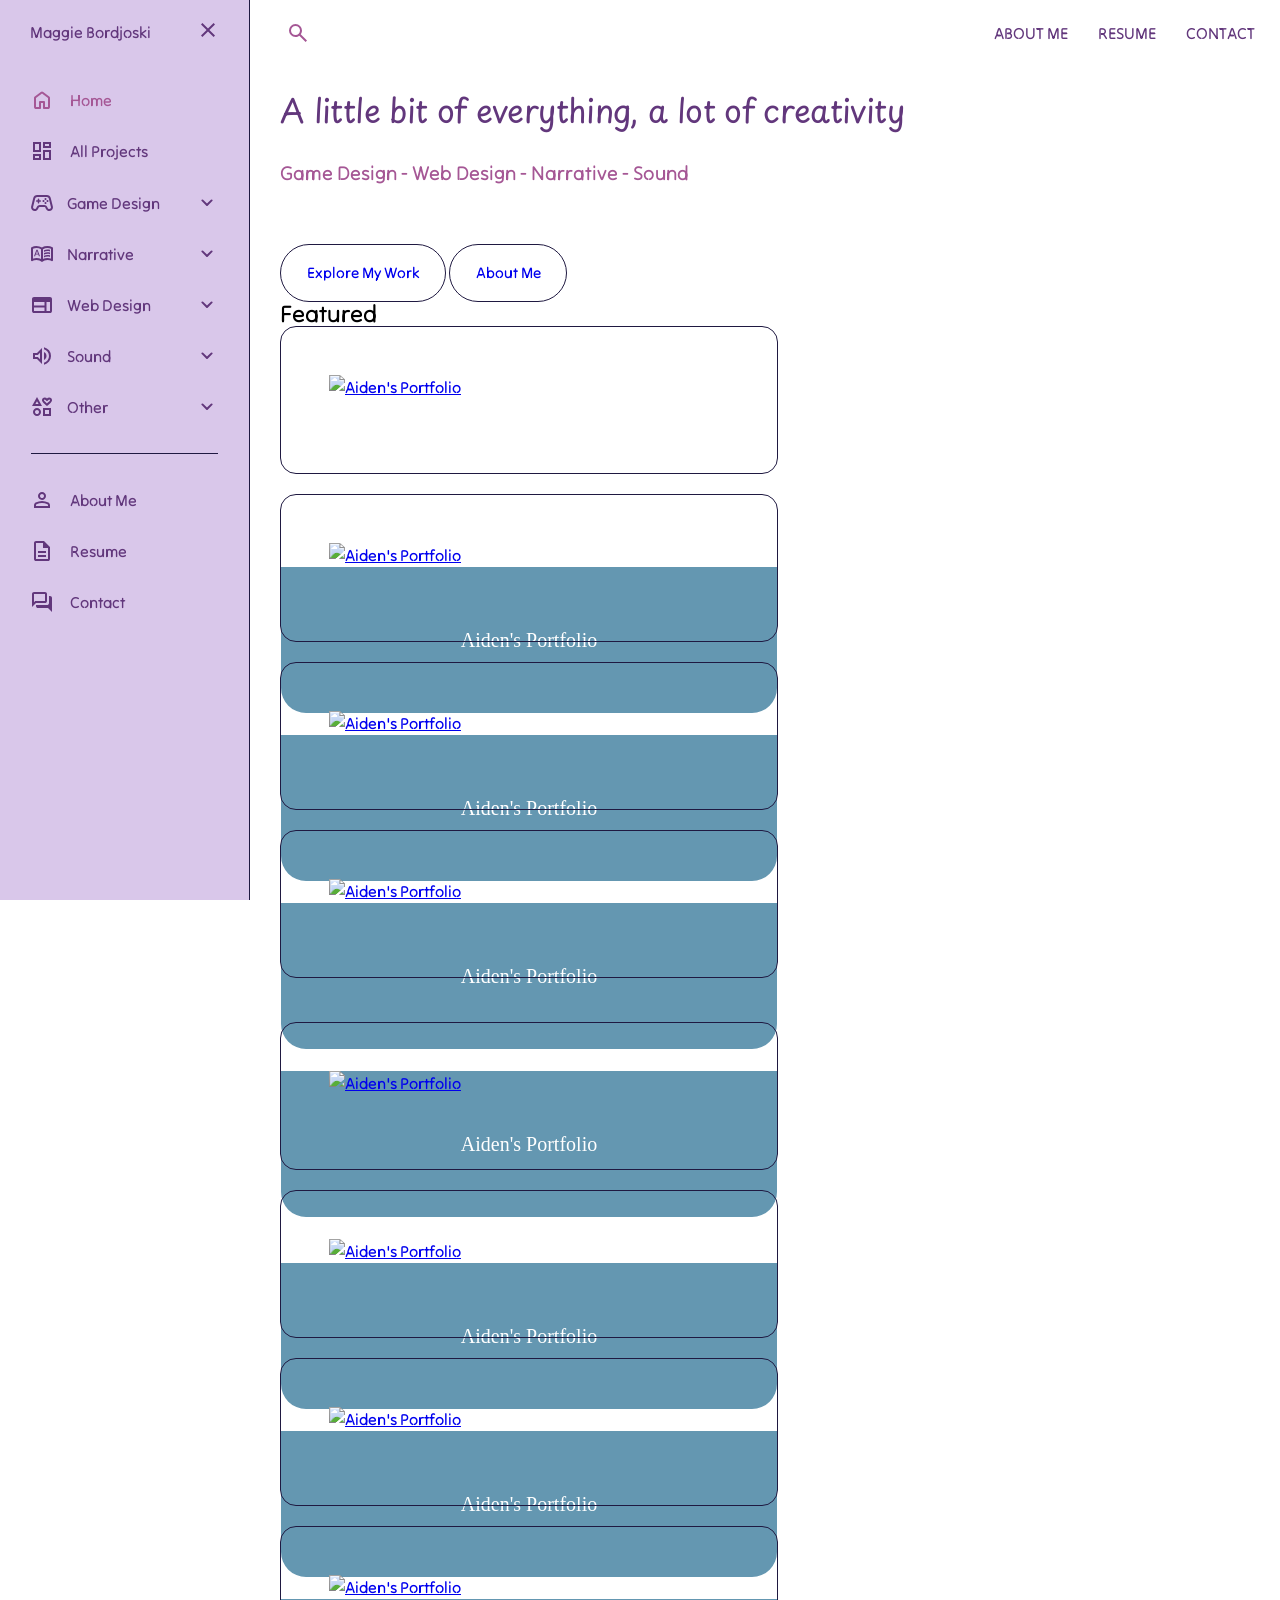
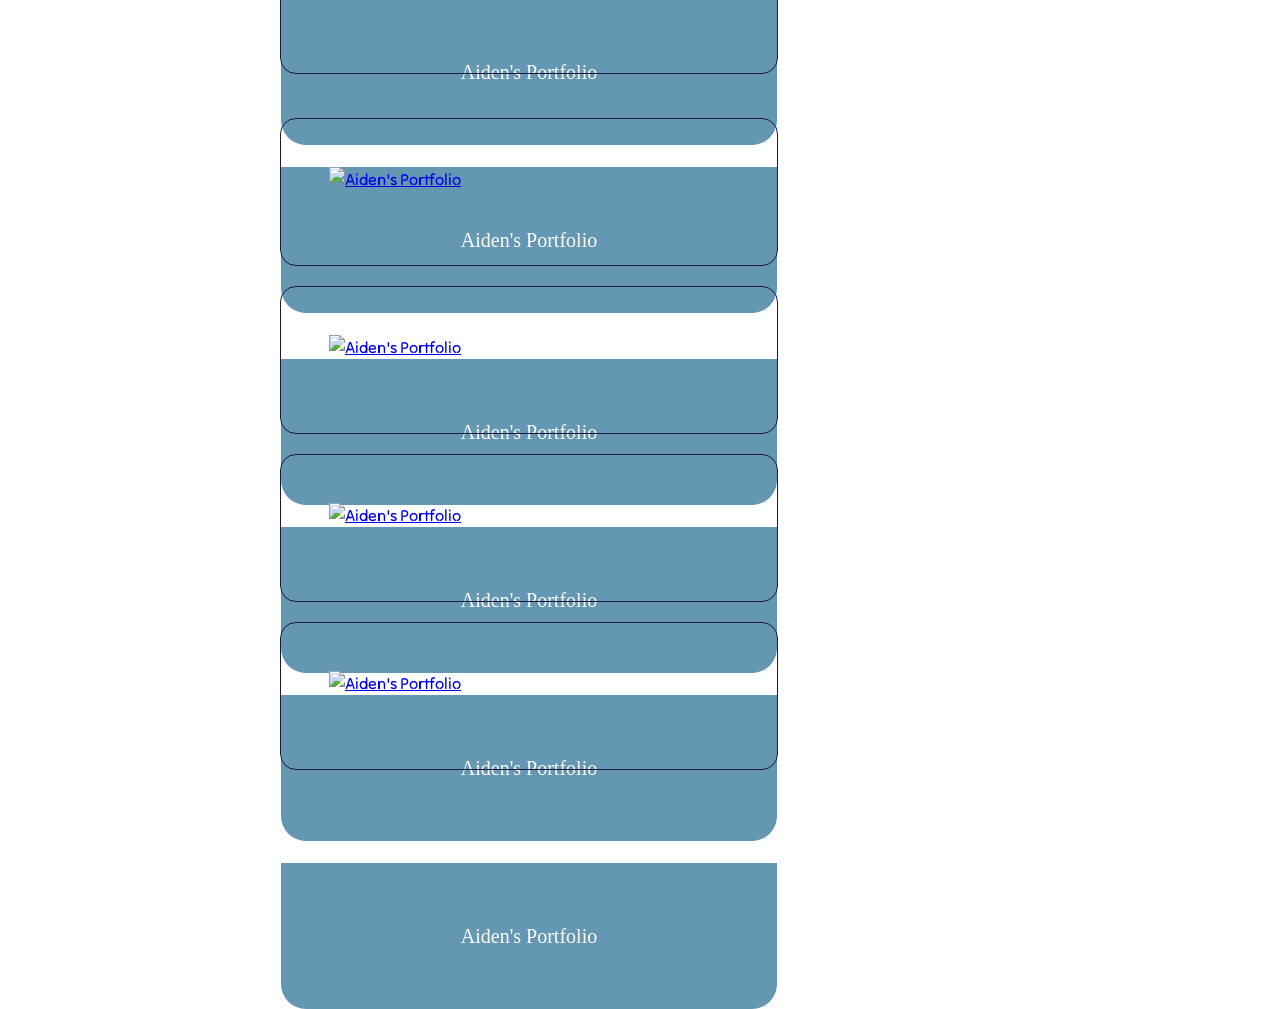
==== commit 61101979: "Add files via upload" ====
--- a/Portfolio/Index.html
+++ b/Portfolio/Index.html
@@ -12,9 +12,13 @@
     <link rel="stylesheet" href="CSS/TopNav.css">
     <link rel="stylesheet" href="CSS/SideNav.css">
     <link rel="stylesheet" href="CSS/Phone.css">
+    <link rel="stylesheet" href="CSS/hero.css">
+    <link rel="stylesheet" href="CSS/container.css">
 
     <!-- IMPORTING JS -->
     <script type="text/javascript" src="JS/nav.js" defer></script>
+    <script type="text/javascript" src="JS/searchbar.js" defer></script>
+    <script type="text/javascript" src="JS/hero.js" defer></script>
 
     <!-- Tutorials used :D -->
         <!--
@@ -45,7 +49,7 @@
                 <li>
                     <span class="logo">Maggie Bordjoski</span>
                     <button onclick=toggleSidebar() id="toggle-btn">
-                        <svg xmlns="http://www.w3.org/2000/svg" viewBox="0 0 24 24" height="24px" width="24px" fill="#e3e3e3"><path d="M3,18V16H21v2H3Zm0-5V11H21v2H3ZM3,8V6H21V8H3Z"/></svg>
+                        <svg xmlns="http://www.w3.org/2000/svg" viewBox="0 0 24 24" height="24px" width="24px" fill="#e3e3e3"><path d="M6.4,19L5,17.6L10.6,12L5,6.4L6.4,5L12,10.6L17.6,5L19,6.4L13.4,12L19,17.6L17.6,19L12,13.4L6.4,19Z"/></svg>
                     </button>
                 </li>
                 <li class="active">
@@ -199,22 +203,98 @@
 
             <main>
                 <div id="hero">
-                    <img>
-                </div>
-                <div>
-                    ///
-                </div>
-                <div class="container">
-                    <h2>Hello World</h2>
-                    <p>Lorem, ipsum dolor sit amet consectetur adipisicing elit. Veritatis porro iure quaerat aliquam! Optio dolorum in eum provident, facilis error repellendus excepturi enim dolor deleniti adipisci consectetur doloremque, unde maiores odit sapiente. Atque ab necessitatibus laboriosam consequatur eius similique, ex dolorum eum eaque sequi id veritatis voluptates perspiciatis, cupiditate pariatur.</p>
-                </div>
-                <div class="container">
-                    <h2>Example Heading</h2>
-                    <p>Lorem ipsum dolor sit amet consectetur, adipisicing elit. Hic aliquid corrupti, tenetur fuga magnam necessitatibus blanditiis quod sint excepturi laborum esse alias labore molestias adipisci, nostrum corporis ex maiores quis dolore quidem asperiores odio ad fugit eos! Delectus modi quas ipsa deleniti consequuntur nihil, hic in ipsum exercitationem blanditiis natus, ex, expedita eos. Excepturi quidem harum hic nam magnam deserunt illum quis dolorum eos ipsum ut natus sapiente sit, officia obcaecati assumenda tempore molestias? In fugiat iure laboriosam quasi, eum suscipit, harum autem saepe ut, soluta aspernatur ducimus eos magnam quidem officiis. Laboriosam nemo explicabo delectus, et quos vero cum?</p>
-                </div>
-                <div class="container">
-                    <h2>Lorem Ipsum</h2>
-                    <p>Lorem ipsum dolor sit amet, consectetur adipisicing elit. Inventore repudiandae labore veniam reprehenderit voluptatum, laboriosam perferendis fuga, dolore quam quas nostrum totam sunt esse expedita. Vero distinctio omnis accusantium. Quisquam ullam saepe cupiditate magni numquam totam perspiciatis error velit, debitis veniam labore possimus aut sunt, reiciendis natus. Impedit provident voluptatum nulla fuga error a magnam, corporis natus aperiam fugit quod perferendis quos quaerat, numquam sequi doloribus tenetur dolorem voluptate deleniti, odio minus. Deserunt eius quasi odit voluptas unde voluptatum dicta cumque exercitationem soluta beatae porro distinctio, delectus officiis, nobis officia ullam necessitatibus, rem natus corrupti nam! Est, nihil molestias fugiat sed quae enim commodi expedita soluta tempore molestiae fuga adipisci rem esse voluptates quos, ut quasi sunt ad a perspiciatis ducimus maxime animi. Adipisci officia doloribus magni alias maiores ab quo, eos mollitia sint esse. Labore odio, architecto nihil quaerat soluta blanditiis impedit laudantium esse officiis dolorum dolore libero, id sequi minima incidunt eum facilis itaque distinctio. Voluptas doloremque minus reiciendis ex beatae laudantium cum sequi repellat blanditiis molestiae. Cumque, libero nulla! Sit, quisquam magni dolore consectetur odio impedit adipisci voluptas ab, laboriosam autem nihil nam est ipsa excepturi obcaecati eos neque! Omnis similique qui veritatis. Repellat magni dolorem, facilis eaque, harum molestias, delectus est adipisci laudantium velit optio blanditiis debitis? Tenetur totam maiores animi officiis eligendi expedita nemo corrupti distinctio. Cum libero soluta beatae doloribus sit, repellendus nobis vel obcaecati velit dolorem voluptate magnam inventore quas pariatur quam reprehenderit molestiae hic sunt dicta illo amet quis magni accusamus sequi? Vel quis, dolores iusto suscipit excepturi laboriosam repellat consectetur! Maiores deserunt, pariatur nesciunt consequuntur recusandae minima assumenda consequatur inventore natus debitis illo velit voluptatum necessitatibus qui aspernatur illum impedit magni dignissimos ea, molestias tempora corporis, asperiores iusto possimus. Libero expedita aspernatur officia totam dolorum culpa, minus, alias adipisci eligendi suscipit voluptates, magnam laudantium? Inventore cupiditate perspiciatis mollitia excepturi, voluptatibus ducimus expedita provident. Dicta, odit. Odio, qui repudiandae! Maiores dignissimos, magnam deleniti reprehenderit ex cum ea eveniet placeat quae, ad at perspiciatis nobis corporis doloribus voluptatem nulla aliquam sunt accusamus facere quaerat necessitatibus ipsa! Nam quisquam dicta minima commodi nostrum. Exercitationem necessitatibus optio cumque voluptate modi amet consequuntur similique ex inventore explicabo doloremque esse sed sequi nemo rem, nostrum ullam. Totam repellat ut ipsa quisquam rem, nulla, suscipit debitis atque earum quis voluptates quaerat exercitationem architecto repellendus placeat, tenetur incidunt distinctio consectetur reiciendis minima officiis aliquam? Ipsum sequi hic officia iste a. Blanditiis, dicta! Eveniet molestias ut natus odio fugiat cum necessitatibus, architecto, quo a quisquam autem porro explicabo ipsam, nostrum deserunt possimus expedita eum est corporis quibusdam cupiditate! Fugiat, quaerat saepe. Harum modi eligendi beatae alias fugiat. Nostrum cum nisi saepe dicta iste cupiditate, deserunt omnis, doloremque a distinctio eum rem adipisci ab? Sapiente, dicta ipsam blanditiis earum omnis necessitatibus temporibus, excepturi accusantium delectus quo quod iusto ad aliquam nemo ducimus ab nobis inventore sequi veritatis? Nulla, dolorem. Voluptas, obcaecati non facilis repellendus ratione officiis veritatis, modi culpa rerum placeat voluptatum quia ex? Officia quos dolorum repellat deserunt voluptas praesentium.</p>
+                    <h1 class="hero-title">A little bit of everything, a lot of creativity</h1>
+                    <p class="hero-text">
+                        Game Design - Web Design - Narrative - Sound
+                    </p>
+
+                    <a href="#" class="hero-btn"><span>Explore My Work</span></a>
+                    <a href="#" class="hero-btn"><span>About Me</span></a>
+                </div>
+                <div class="hero-img"></div>
+
+                <div class="category">
+                    <h2 class="category-name">Featured</h2>
+                    <div class="container">
+					    <a href="Aidenportfolio.html"><img src="mockup1.png" alt="Aiden's Portfolio"></a>
+					    <div class="overlay">
+						    <div class="text">Aiden's Portfolio</div>
+					    </div>
+				    </div>
+                    <div class="container">
+					    <a href="Aidenportfolio.html"><img src="mockup1.png" alt="Aiden's Portfolio"></a>
+					    <div class="overlay">
+						    <div class="text">Aiden's Portfolio</div>
+					    </div>
+				    </div>
+                    <div class="container">
+					    <a href="Aidenportfolio.html"><img src="mockup1.png" alt="Aiden's Portfolio"></a>
+					    <div class="overlay">
+						    <div class="text">Aiden's Portfolio</div>
+					    </div>
+				    </div>
+                    <div class="container">
+					    <a href="Aidenportfolio.html"><img src="mockup1.png" alt="Aiden's Portfolio"></a>
+					    <div class="overlay">
+						    <div class="text">Aiden's Portfolio</div>
+					    </div>
+				    </div>
+                </div>
+
+                <div class="category">
+                    <h2 class="category-name">Released</h2>
+                    <div class="container">
+					    <a href="Aidenportfolio.html"><img src="mockup1.png" alt="Aiden's Portfolio"></a>
+					    <div class="overlay">
+						    <div class="text">Aiden's Portfolio</div>
+					    </div>
+				    </div>
+                    <div class="container">
+					    <a href="Aidenportfolio.html"><img src="mockup1.png" alt="Aiden's Portfolio"></a>
+					    <div class="overlay">
+						    <div class="text">Aiden's Portfolio</div>
+					    </div>
+				    </div>
+                    <div class="container">
+					    <a href="Aidenportfolio.html"><img src="mockup1.png" alt="Aiden's Portfolio"></a>
+					    <div class="overlay">
+						    <div class="text">Aiden's Portfolio</div>
+					    </div>
+				    </div>
+                    <div class="container">
+					    <a href="Aidenportfolio.html"><img src="mockup1.png" alt="Aiden's Portfolio"></a>
+					    <div class="overlay">
+						    <div class="text">Aiden's Portfolio</div>
+					    </div>
+				    </div>
+                </div>
+
+                <div class="category">
+                    <h2 class="category-name">Recently Updated</h2>
+                    <div class="container">
+					    <a href="Aidenportfolio.html"><img src="mockup1.png" alt="Aiden's Portfolio"></a>
+					    <div class="overlay">
+						    <div class="text">Aiden's Portfolio</div>
+					    </div>
+				    </div>
+                    <div class="container">
+					    <a href="Aidenportfolio.html"><img src="mockup1.png" alt="Aiden's Portfolio"></a>
+					    <div class="overlay">
+						    <div class="text">Aiden's Portfolio</div>
+					    </div>
+				    </div>
+                    <div class="container">
+					    <a href="Aidenportfolio.html"><img src="mockup1.png" alt="Aiden's Portfolio"></a>
+					    <div class="overlay">
+						    <div class="text">Aiden's Portfolio</div>
+					    </div>
+				    </div>
+                    <div class="container">
+					    <a href="Aidenportfolio.html"><img src="mockup1.png" alt="Aiden's Portfolio"></a>
+					    <div class="overlay">
+						    <div class="text">Aiden's Portfolio</div>
+					    </div>
+				    </div>
                 </div>
             </main>
         </div>
--- a/Portfolio/CSS/Index.css
+++ b/Portfolio/CSS/Index.css
@@ -11,6 +11,10 @@
     --text-clr: #62377c;
     --accent-clr: #a55795;
     --secondary-text-clr: #76658F;
+
+    --Tilt: "Tilt Neon", sans;
+    --VT: "VT323", sans;
+    --Playpen: "Playpen Sans", sans;
 }
 
 /*Base setup*/
--- a/Portfolio/CSS/SideNav.css
+++ b/Portfolio/CSS/SideNav.css
@@ -211,4 +211,61 @@
 #sidebar .dropdown-header {
     padding-left: 0.85em;
     box-sizing: border-box;
-}+}
+
+
+
+/* =================================
+   COLLAPSED SIDEBAR
+================================= */
+
+#sidebar.close {
+    width: 60px;
+    min-width: 60px;
+    overflow: hidden;
+}
+
+/* Hide logo text */
+#sidebar.close .logo {
+    display: none;
+}
+
+/* Hide navigation text */
+#sidebar.close a span {
+    display: none;
+}
+
+/* Hide dropdown links and arrows */
+#sidebar.close .dropdown-header > .dropdown-link,
+#sidebar.close .dropdown-header > .dropdown-btn {
+    display: none;
+}
+
+/* Hide dropdown contents */
+#sidebar.close .sub-menu {
+    display: none;
+}
+
+/* Center regular navigation icons */
+#sidebar.close > ul > li > a {
+    display: flex;
+    justify-content: center;
+    align-items: center;
+    padding: .85em;
+}
+
+/* Center dropdown icons */
+#sidebar.close .dropdown-header {
+    display: flex;
+    justify-content: center;
+    align-items: center;
+    width: 100%;
+    box-sizing: border-box;
+    padding: .85em;
+    gap: 0;
+}
+
+/* Prevent icons from shrinking */
+#sidebar.close svg {
+    flex-shrink: 0;
+}
--- a/Portfolio/CSS/hero.css
+++ b/Portfolio/CSS/hero.css
@@ -0,0 +1,50 @@
+.hero{
+    min-height: 100vh;
+    display: grid;
+    grid-template-columns: 1.2fr 1fr;
+    align-items: center;
+    gap: clamp(2rem, 5vw, 5rem);
+    padding: 7rem var(--pad) 5rem;
+}
+
+.hero-title {
+    font-family: var(--Playpen);
+    font-weight: 400;
+    font-size: clamp(3.2rem 8.5vw 8rem);
+    line-height: 0.95;
+    letter-spacing: -0.02em;
+    color: var(--text-clr);
+}
+
+.hero-text{
+    max-width: 26rem;
+    margin-top: 2rem;
+    font-size: 1.25rem;
+    line-height: 1.6;
+    color: var(--accent-clr);
+}
+
+.hero-btn{
+    display: inline-flex;
+    text-decoration: none;
+    align-items: center;
+    gap: 0.75rem;
+    padding: 1rem 1.6rem;
+    margin-top: 2.5rem;
+    border: 1px solid var(--line-clr);
+    border-radius: 900px;
+    font-size: 0.95rem;
+    transition: background 0.3s ease, color 0.3s ease;
+}
+
+.hero-btn:hover{
+    background: var(--accent-clr);
+    color: var(--line-clr);
+}
+
+.hero-img {
+    height: min(70hv, 640px);
+    overflow: hidden;
+    border-radius: 4px;
+    background-image: "ASSETS/HERO/comingsoon.jpg" center / cover no-repeat;
+}
--- a/Portfolio/CSS/container.css
+++ b/Portfolio/CSS/container.css
@@ -0,0 +1,55 @@
+/*Making image overlay*/
+.container {
+  position: relative;
+  display: inline-block;
+  width: 400px;
+  height: 50px;
+  margin-right: 40px;
+}
+.overlay {
+  position: absolute;
+  top: 0;
+  bottom: 0;
+  left: 0;
+  right: 0;
+  height: 100%;
+  width: 100%;
+  transition: .5s ease;
+  background-color: #6497B1;
+  transform: translateY(240px);
+  opacity: 1;
+  border-bottom-right-radius: 25px;
+  border-bottom-left-radius: 25px;
+}
+.overlayup {
+  background-color: #6497B1;
+  height: 25px;
+  width: 40px;
+  position: relative;
+  z-index: 10000;
+  top: -68px;
+  border-top-right-radius: 100px;
+  transition: .5s ease;
+}
+.container:hover .overlay {
+  height: 60px;
+  transform: translateY(230px);
+  background-color: #005B96;
+}
+.container:hover .overlayup {
+  background-color: #005B96;
+  transform: translateY(-10px);
+}
+.text {
+  color: white;
+  font-size: 20px;
+  font-family: "Zilla Slab", serif;
+  position: absolute;
+  top: 50%;
+  left: 50%;
+  -webkit-transform: translate(-50%, -50%);
+  -ms-transform: translate(-50%, -50%);
+  transform: translate(-50%, -50%);
+  text-align: center;
+}
+/*ending of making image overlay*/
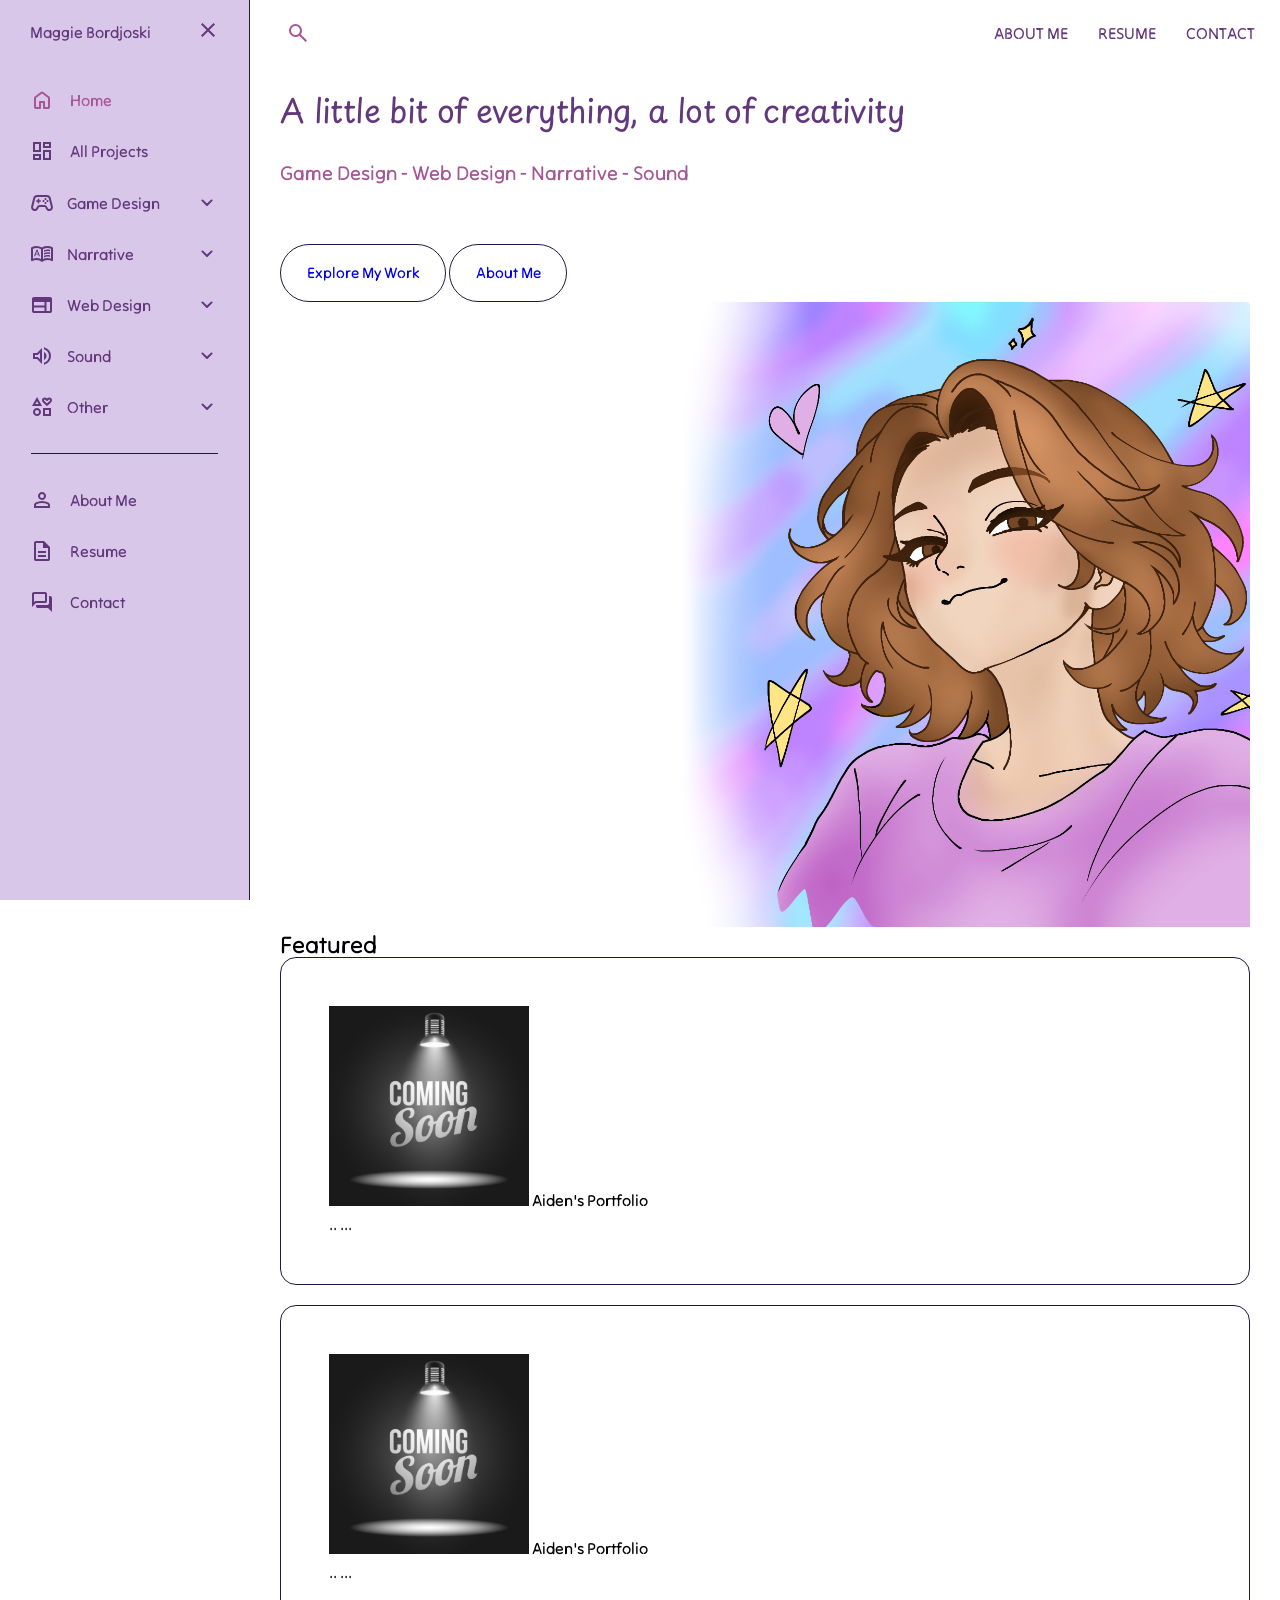
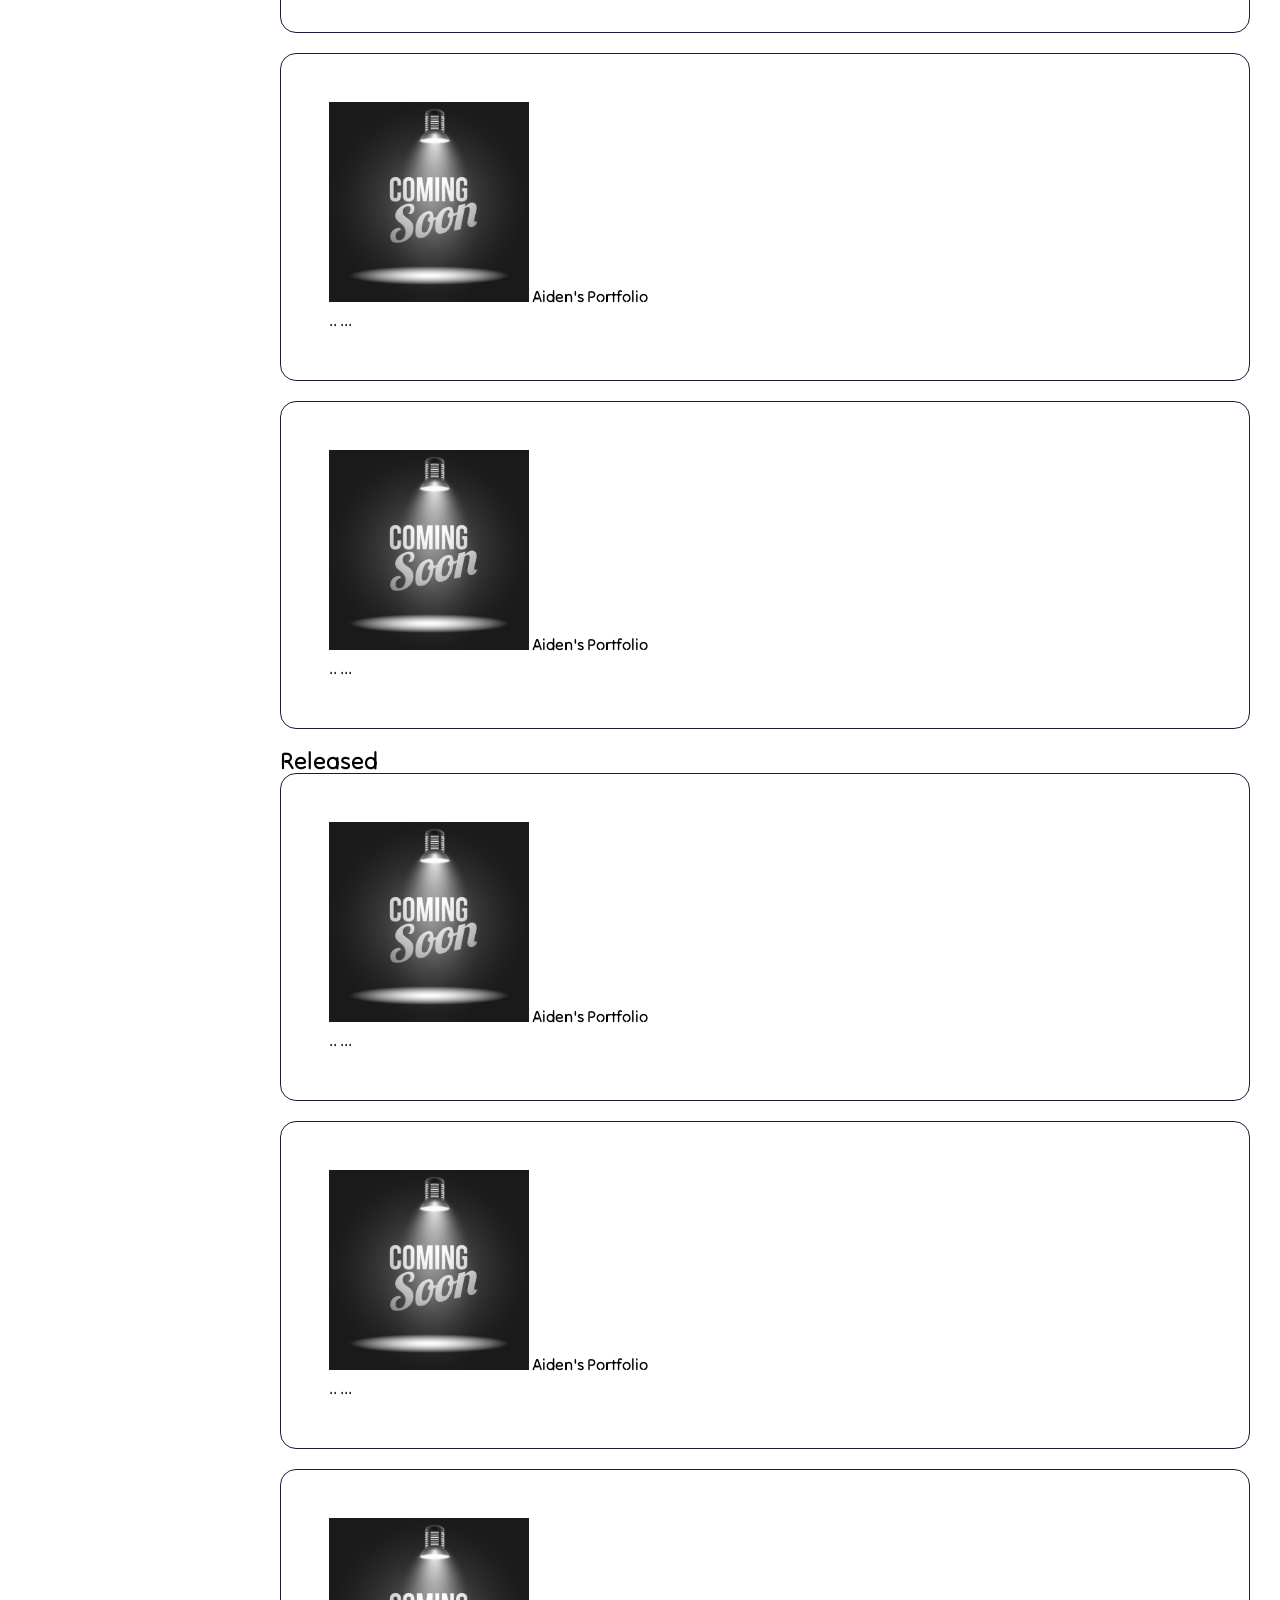
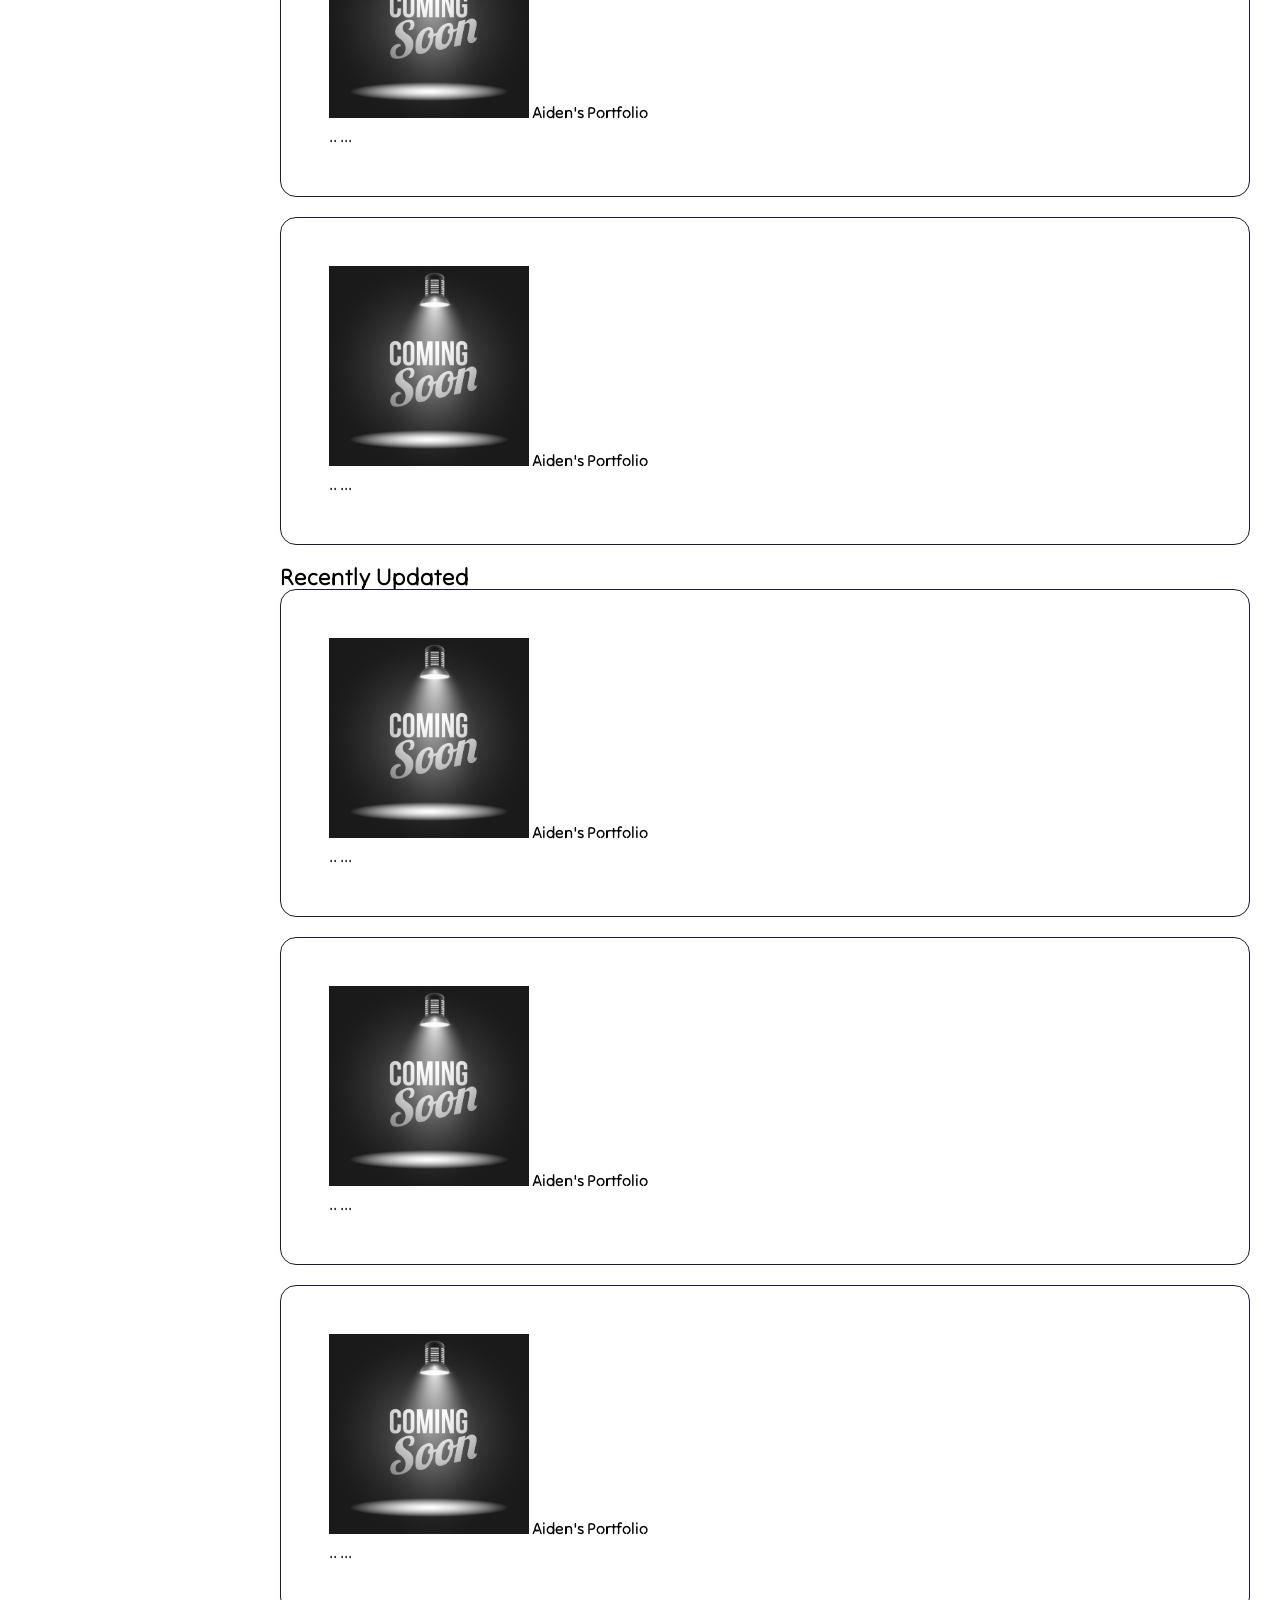
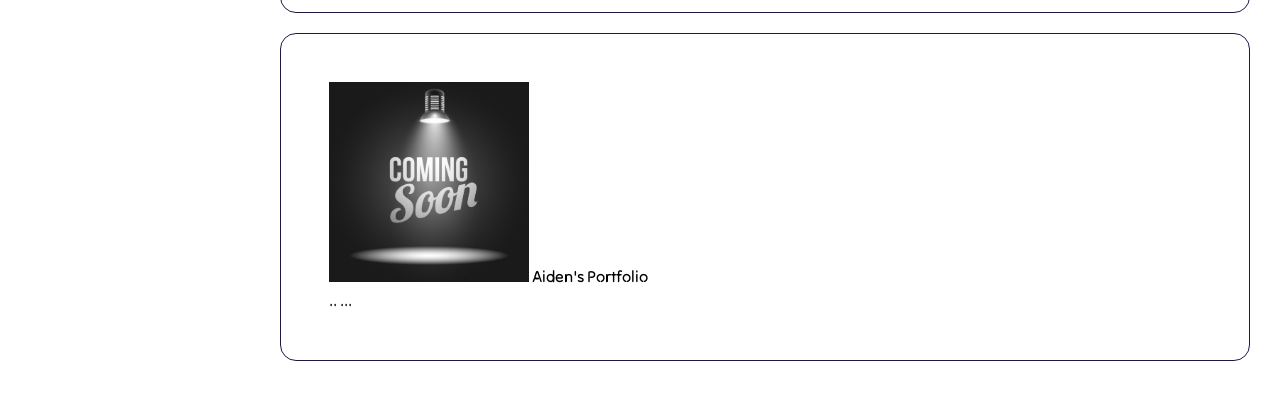
==== commit bcc994fa: "Add files via upload" ====
--- a/Portfolio/Index.html
+++ b/Portfolio/Index.html
@@ -211,89 +211,114 @@
                     <a href="#" class="hero-btn"><span>Explore My Work</span></a>
                     <a href="#" class="hero-btn"><span>About Me</span></a>
                 </div>
-                <div class="hero-img"></div>
+                <div class="hero-img"> <img src="ASSETS/HERO/home.png" alt="Hero Picture of me!!" width="1000">
+                </div>
 
                 <div class="category">
                     <h2 class="category-name">Featured</h2>
                     <div class="container">
-					    <a href="Aidenportfolio.html"><img src="mockup1.png" alt="Aiden's Portfolio"></a>
-					    <div class="overlay">
-						    <div class="text">Aiden's Portfolio</div>
-					    </div>
-				    </div>
-                    <div class="container">
-					    <a href="Aidenportfolio.html"><img src="mockup1.png" alt="Aiden's Portfolio"></a>
-					    <div class="overlay">
-						    <div class="text">Aiden's Portfolio</div>
-					    </div>
-				    </div>
-                    <div class="container">
-					    <a href="Aidenportfolio.html"><img src="mockup1.png" alt="Aiden's Portfolio"></a>
-					    <div class="overlay">
-						    <div class="text">Aiden's Portfolio</div>
-					    </div>
-				    </div>
-                    <div class="container">
-					    <a href="Aidenportfolio.html"><img src="mockup1.png" alt="Aiden's Portfolio"></a>
-					    <div class="overlay">
-						    <div class="text">Aiden's Portfolio</div>
-					    </div>
+					    <a href="#"><img src="ASSETS/comingsoon.jpg" alt="..." width="200"></a>
+						<span class="text">Aiden's Portfolio</span>
+                        <div class="filters">
+                            <span>..</span>
+                            <span>...</span>
+                        </div>
+				    </div>
+                    <div class="container">
+					    <a href="#"><img src="ASSETS/comingsoon.jpg" alt="..." width="200"></a>
+						<span class="text">Aiden's Portfolio</span>
+                        <div class="filters">
+                            <span>..</span>
+                            <span>...</span>
+                        </div>
+				    </div>
+                    <div class="container">
+					    <a href="#"><img src="ASSETS/comingsoon.jpg" alt="..." width="200"></a>
+						<span class="text">Aiden's Portfolio</span>
+                        <div class="filters">
+                            <span>..</span>
+                            <span>...</span>
+                        </div>
+				    </div>
+                    <div class="container">
+					    <a href="#"><img src="ASSETS/comingsoon.jpg" alt="..." width="200"></a>
+						<span class="text">Aiden's Portfolio</span>
+                        <div class="filters">
+                            <span>..</span>
+                            <span>...</span>
+                        </div>
 				    </div>
                 </div>
 
                 <div class="category">
                     <h2 class="category-name">Released</h2>
                     <div class="container">
-					    <a href="Aidenportfolio.html"><img src="mockup1.png" alt="Aiden's Portfolio"></a>
-					    <div class="overlay">
-						    <div class="text">Aiden's Portfolio</div>
-					    </div>
-				    </div>
-                    <div class="container">
-					    <a href="Aidenportfolio.html"><img src="mockup1.png" alt="Aiden's Portfolio"></a>
-					    <div class="overlay">
-						    <div class="text">Aiden's Portfolio</div>
-					    </div>
-				    </div>
-                    <div class="container">
-					    <a href="Aidenportfolio.html"><img src="mockup1.png" alt="Aiden's Portfolio"></a>
-					    <div class="overlay">
-						    <div class="text">Aiden's Portfolio</div>
-					    </div>
-				    </div>
-                    <div class="container">
-					    <a href="Aidenportfolio.html"><img src="mockup1.png" alt="Aiden's Portfolio"></a>
-					    <div class="overlay">
-						    <div class="text">Aiden's Portfolio</div>
-					    </div>
+					    <a href="#"><img src="ASSETS/comingsoon.jpg" alt="..." width="200"></a>
+						<span class="text">Aiden's Portfolio</span>
+                        <div class="filters">
+                            <span>..</span>
+                            <span>...</span>
+                        </div>
+				    </div>
+                    <div class="container">
+					    <a href="#"><img src="ASSETS/comingsoon.jpg" alt="..." width="200"></a>
+						<span class="text">Aiden's Portfolio</span>
+                        <div class="filters">
+                            <span>..</span>
+                            <span>...</span>
+                        </div>
+				    </div>
+                    <div class="container">
+					    <a href="#"><img src="ASSETS/comingsoon.jpg" alt="..." width="200"></a>
+						<span class="text">Aiden's Portfolio</span>
+                        <div class="filters">
+                            <span>..</span>
+                            <span>...</span>
+                        </div>
+				    </div>
+                    <div class="container">
+					    <a href="#"><img src="ASSETS/comingsoon.jpg" alt="..." width="200"></a>
+						<span class="text">Aiden's Portfolio</span>
+                        <div class="filters">
+                            <span>..</span>
+                            <span>...</span>
+                        </div>
 				    </div>
                 </div>
 
                 <div class="category">
                     <h2 class="category-name">Recently Updated</h2>
                     <div class="container">
-					    <a href="Aidenportfolio.html"><img src="mockup1.png" alt="Aiden's Portfolio"></a>
-					    <div class="overlay">
-						    <div class="text">Aiden's Portfolio</div>
-					    </div>
-				    </div>
-                    <div class="container">
-					    <a href="Aidenportfolio.html"><img src="mockup1.png" alt="Aiden's Portfolio"></a>
-					    <div class="overlay">
-						    <div class="text">Aiden's Portfolio</div>
-					    </div>
-				    </div>
-                    <div class="container">
-					    <a href="Aidenportfolio.html"><img src="mockup1.png" alt="Aiden's Portfolio"></a>
-					    <div class="overlay">
-						    <div class="text">Aiden's Portfolio</div>
-					    </div>
-				    </div>
-                    <div class="container">
-					    <a href="Aidenportfolio.html"><img src="mockup1.png" alt="Aiden's Portfolio"></a>
-					    <div class="overlay">
-						    <div class="text">Aiden's Portfolio</div>
-					    </div>
+					    <a href="#"><img src="ASSETS/comingsoon.jpg" alt="..." width="200"></a>
+						<span class="text">Aiden's Portfolio</span>
+                        <div class="filters">
+                            <span>..</span>
+                            <span>...</span>
+                        </div>
+				    </div>
+                    <div class="container">
+					    <a href="#"><img src="ASSETS/comingsoon.jpg" alt="..." width="200"></a>
+						<span class="text">Aiden's Portfolio</span>
+                        <div class="filters">
+                            <span>..</span>
+                            <span>...</span>
+                        </div>
+				    </div>
+                    <div class="container">
+					    <a href="#"><img src="ASSETS/comingsoon.jpg" alt="..." width="200"></a>
+						<span class="text">Aiden's Portfolio</span>
+                        <div class="filters">
+                            <span>..</span>
+                            <span>...</span>
+                        </div>
+				    </div>
+                    <div class="container">
+					    <a href="#"><img src="ASSETS/comingsoon.jpg" alt="..." width="200"></a>
+						<span class="text">Aiden's Portfolio</span>
+                        <div class="filters">
+                            <span>..</span>
+                            <span>...</span>
+                        </div>
 				    </div>
                 </div>
             </main>
--- a/Portfolio/CSS/hero.css
+++ b/Portfolio/CSS/hero.css
@@ -46,5 +46,5 @@
     height: min(70hv, 640px);
     overflow: hidden;
     border-radius: 4px;
-    background-image: "ASSETS/HERO/comingsoon.jpg" center / cover no-repeat;
+    background: "ASSETS/HERO/home.png" center / cover no-repeat;
 }
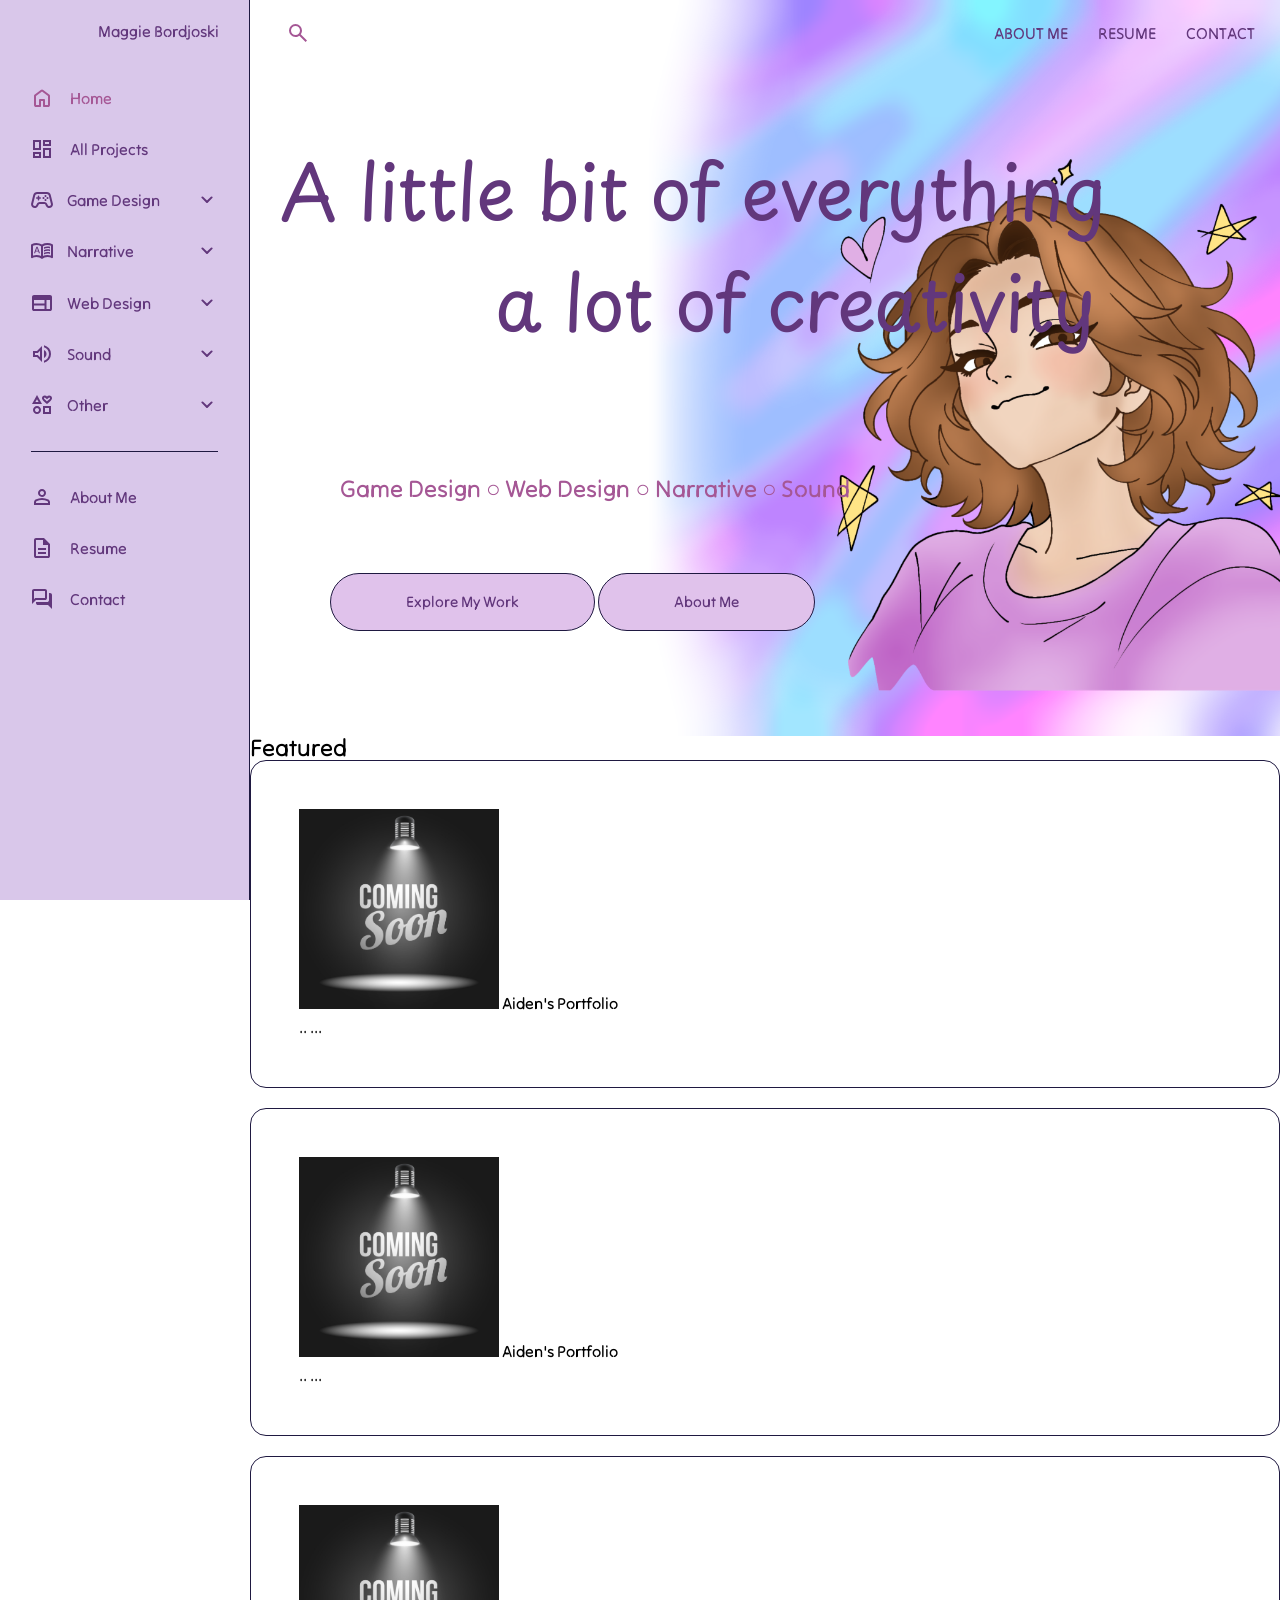
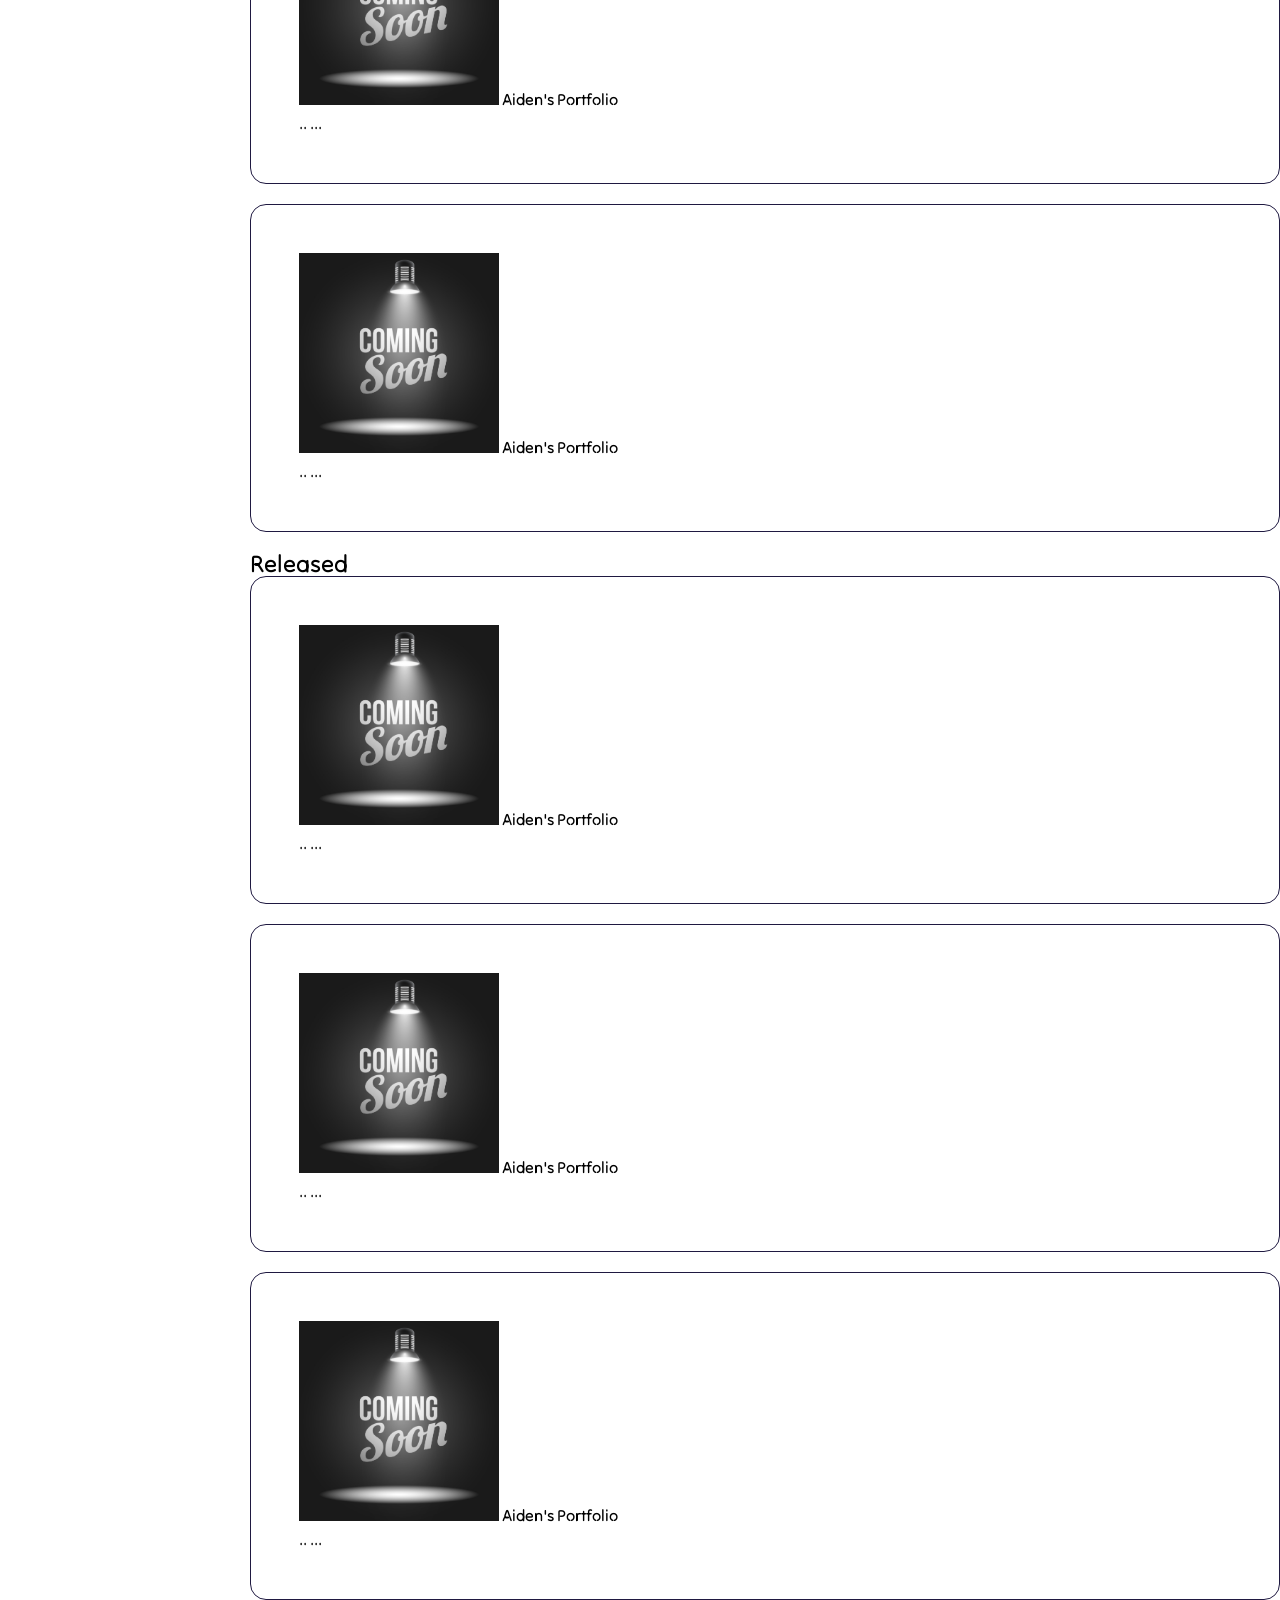
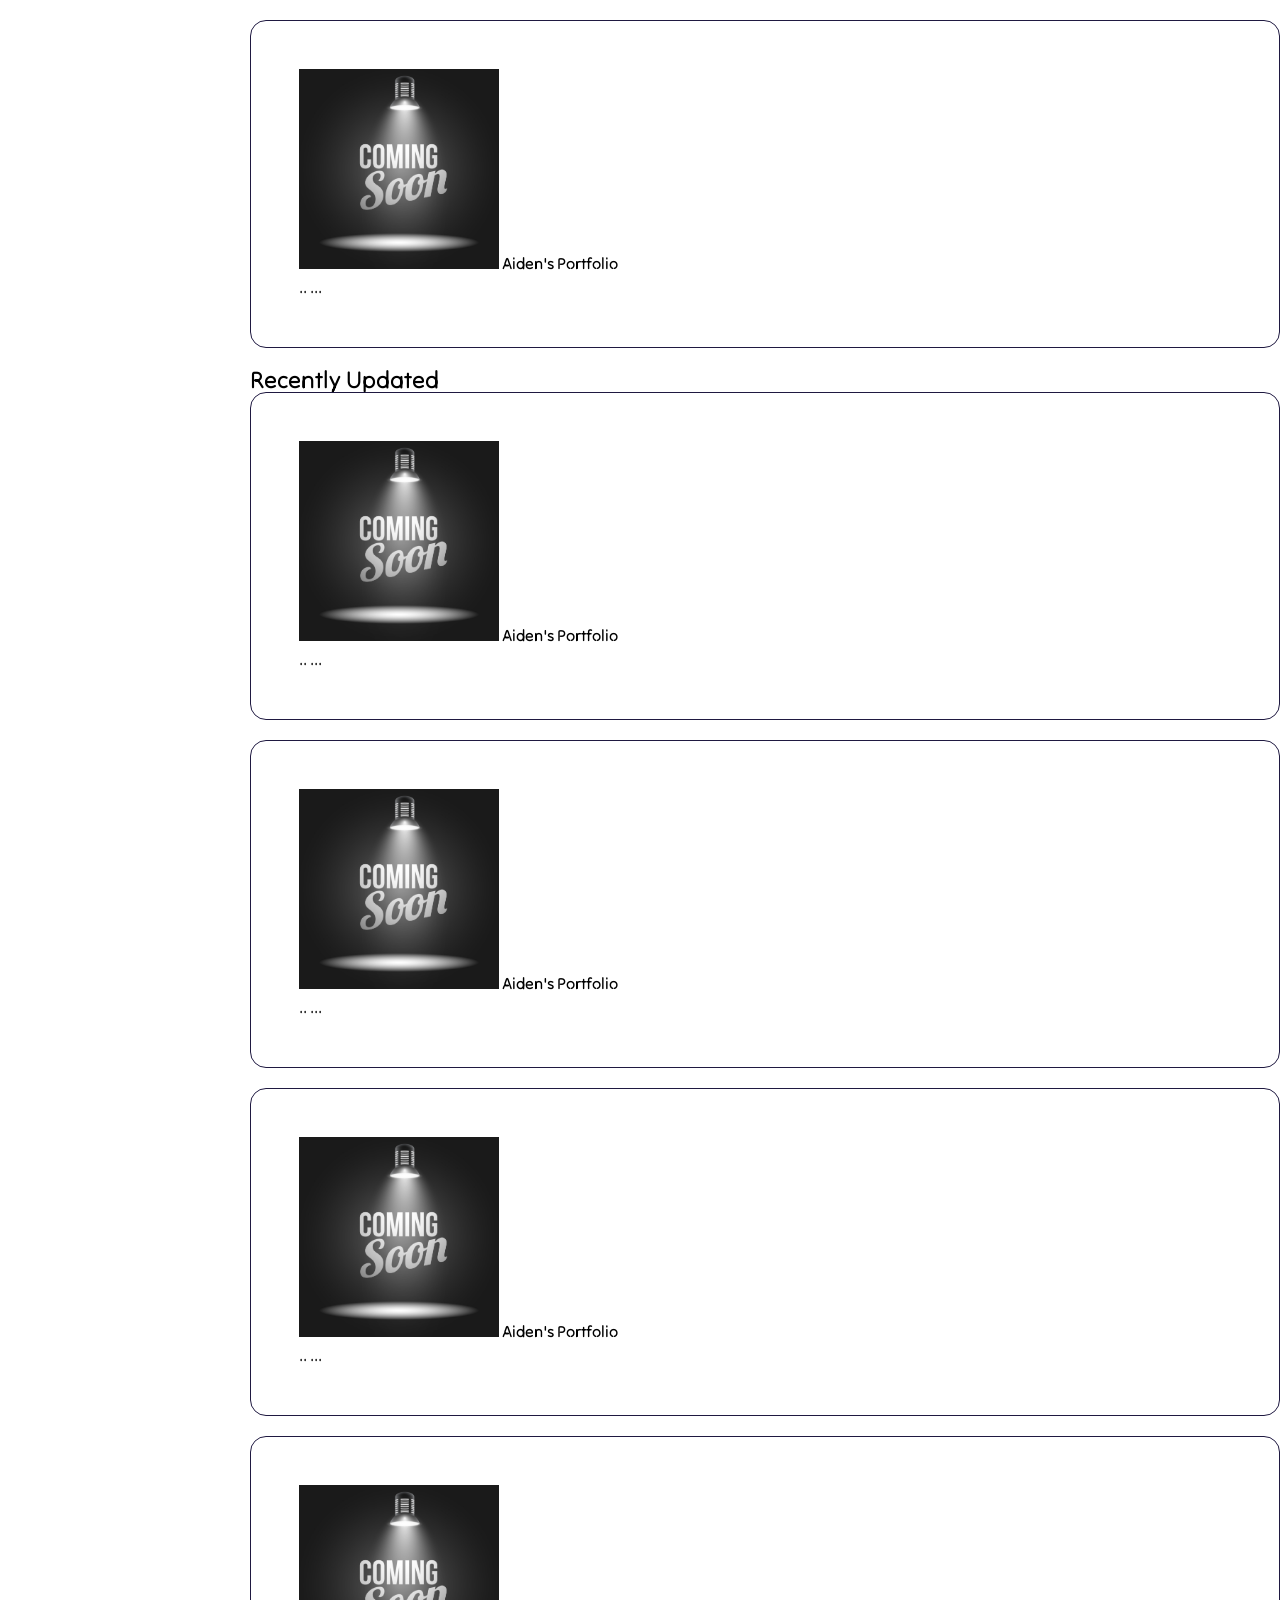
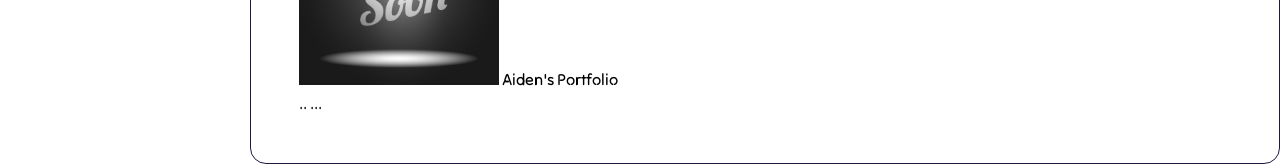
==== commit cccc95ac: "Add files via upload" ====
--- a/Portfolio/Index.html
+++ b/Portfolio/Index.html
@@ -48,9 +48,6 @@
             <ul>
                 <li>
                     <span class="logo">Maggie Bordjoski</span>
-                    <button onclick=toggleSidebar() id="toggle-btn">
-                        <svg xmlns="http://www.w3.org/2000/svg" viewBox="0 0 24 24" height="24px" width="24px" fill="#e3e3e3"><path d="M6.4,19L5,17.6L10.6,12L5,6.4L6.4,5L12,10.6L17.6,5L19,6.4L13.4,12L19,17.6L17.6,19L12,13.4L6.4,19Z"/></svg>
-                    </button>
                 </li>
                 <li class="active">
                     <a href="index.html">
@@ -184,35 +181,35 @@
             </ul>
         </nav>
         <div id="content">
-            <!--
+            <div class="hero-img">
+                <!--
                 Making search bar reactive and top nav
-            -->
-            <div id="top-nav">
-                <form id="Search">
-                    <input type="text" placeholder="Search">
-                    <svg xmlns="http://www.w3.org/2000/svg" viewBox="0 0 24 24" height="24px" width="24px" fill="#e3e3e3"><path d="M19.6,21l-6.3-6.3q-0.75,0.6-1.72,0.95T9.5,16q-2.72,0-4.61-1.89Q3,12.23 3,9.5Q3,6.77 4.89,4.89T9.5,3t4.61,1.89T16,9.5q0,1.1-0.35,2.07T14.7,13.3L21,19.6L19.6,21ZM9.5,14q1.88,0 3.19-1.31T14,9.5T12.69,6.31T9.5,5T6.31,6.31T5,9.5t1.31,3.19T9.5,14Z"/></svg>
-                </form>
-			    <div class="menu">
-                    <ul>
-                        <li><a href="about.html">About Me</a></li>
-                        <li><a href="resume.html">Resume</a></li>
-                        <li><a href="contact.html">Contact</a></li>
-                    </ul>
-                </div>
-            </div>
-
+                -->
+                <div id="top-nav">
+                    <form id="Search">
+                        <input type="text" placeholder="Search">
+                        <svg xmlns="http://www.w3.org/2000/svg" viewBox="0 0 24 24" height="24px" width="24px" fill="#e3e3e3"><path d="M19.6,21l-6.3-6.3q-0.75,0.6-1.72,0.95T9.5,16q-2.72,0-4.61-1.89Q3,12.23 3,9.5Q3,6.77 4.89,4.89T9.5,3t4.61,1.89T16,9.5q0,1.1-0.35,2.07T14.7,13.3L21,19.6L19.6,21ZM9.5,14q1.88,0 3.19-1.31T14,9.5T12.69,6.31T9.5,5T6.31,6.31T5,9.5t1.31,3.19T9.5,14Z"/></svg>
+                    </form>
+			        <div class="menu">
+                        <ul>
+                            <li><a href="about.html">About Me</a></li>
+                            <li><a href="resume.html">Resume</a></li>
+                            <li><a href="contact.html">Contact</a></li>
+                        </ul>
+                    </div>
+                </div>
             <main>
                 <div id="hero">
-                    <h1 class="hero-title">A little bit of everything, a lot of creativity</h1>
+                    <h1 class="hero-title">A little bit of everything</h1>
+                    <h1 class="indent-line"> a lot of creativity</h1>
                     <p class="hero-text">
-                        Game Design - Web Design - Narrative - Sound
+                        Game Design ○ Web Design ○ Narrative ○ Sound
                     </p>
 
                     <a href="#" class="hero-btn"><span>Explore My Work</span></a>
-                    <a href="#" class="hero-btn"><span>About Me</span></a>
-                </div>
-                <div class="hero-img"> <img src="ASSETS/HERO/home.png" alt="Hero Picture of me!!" width="1000">
-                </div>
+                    <a href="#" class="hero-btn2"><span>About Me</span></a>
+                </div>
+            </div>
 
                 <div class="category">
                     <h2 class="category-name">Featured</h2>
--- a/Portfolio/CSS/SideNav.css
+++ b/Portfolio/CSS/SideNav.css
@@ -27,11 +27,6 @@
   text-wrap: nowrap;
 }
 
-#sidebar.close{
-  padding: 5px;
-  width: 60px;
-}
-
 #sidebar ul{
   list-style: none;
 }
@@ -211,61 +206,4 @@
 #sidebar .dropdown-header {
     padding-left: 0.85em;
     box-sizing: border-box;
-}
-
-
-
-/* =================================
-   COLLAPSED SIDEBAR
-================================= */
-
-#sidebar.close {
-    width: 60px;
-    min-width: 60px;
-    overflow: hidden;
-}
-
-/* Hide logo text */
-#sidebar.close .logo {
-    display: none;
-}
-
-/* Hide navigation text */
-#sidebar.close a span {
-    display: none;
-}
-
-/* Hide dropdown links and arrows */
-#sidebar.close .dropdown-header > .dropdown-link,
-#sidebar.close .dropdown-header > .dropdown-btn {
-    display: none;
-}
-
-/* Hide dropdown contents */
-#sidebar.close .sub-menu {
-    display: none;
-}
-
-/* Center regular navigation icons */
-#sidebar.close > ul > li > a {
-    display: flex;
-    justify-content: center;
-    align-items: center;
-    padding: .85em;
-}
-
-/* Center dropdown icons */
-#sidebar.close .dropdown-header {
-    display: flex;
-    justify-content: center;
-    align-items: center;
-    width: 100%;
-    box-sizing: border-box;
-    padding: .85em;
-    gap: 0;
-}
-
-/* Prevent icons from shrinking */
-#sidebar.close svg {
-    flex-shrink: 0;
-}
+}
--- a/Portfolio/CSS/hero.css
+++ b/Portfolio/CSS/hero.css
@@ -4,37 +4,59 @@
     grid-template-columns: 1.2fr 1fr;
     align-items: center;
     gap: clamp(2rem, 5vw, 5rem);
-    padding: 7rem var(--pad) 5rem;
+    padding: 1;
 }
 
 .hero-title {
     font-family: var(--Playpen);
     font-weight: 400;
-    font-size: clamp(3.2rem 8.5vw 8rem);
+    font-size: 75px;
     line-height: 0.95;
     letter-spacing: -0.02em;
     color: var(--text-clr);
+    padding-bottom: 40px;
+    padding-top: 60px;
+}
+
+.indent-line {
+    font-family: var(--Playpen);
+    font-weight: 400;
+    font-size: 75px;
+    line-height: 0.95;
+    letter-spacing: -0.02em;
+    color: var(--text-clr);
+    padding-bottom: 100px;
+    padding-left: 215px;
 }
 
 .hero-text{
-    max-width: 26rem;
     margin-top: 2rem;
-    font-size: 1.25rem;
+    font-size: 1.5rem;
+    font-weight: 600;
     line-height: 1.6;
     color: var(--accent-clr);
+    padding-left: 60px;
 }
 
-.hero-btn{
+.hero-btn, .hero-btn2{
     display: inline-flex;
     text-decoration: none;
     align-items: center;
     gap: 0.75rem;
     padding: 1rem 1.6rem;
-    margin-top: 2.5rem;
+    margin-top: 50px;
     border: 1px solid var(--line-clr);
+    background-color: var(--hover-clr);
     border-radius: 900px;
     font-size: 0.95rem;
+    padding-left: 75px;
+    padding-right: 75px;
+    color: var(--text-clr);
     transition: background 0.3s ease, color 0.3s ease;
+}
+
+.hero-btn{
+    margin-left: 50px;
 }
 
 .hero-btn:hover{
@@ -43,8 +65,11 @@
 }
 
 .hero-img {
-    height: min(70hv, 640px);
-    overflow: hidden;
-    border-radius: 4px;
-    background: "ASSETS/HERO/home.png" center / cover no-repeat;
+    height: 15%;
+    background-image: url("../ASSETS/HERO/home.png");
+    background-size: cover;
+    background-position: center;
+    background-repeat: no-repeat;
+    margin: 0;
+    color: white;
 }
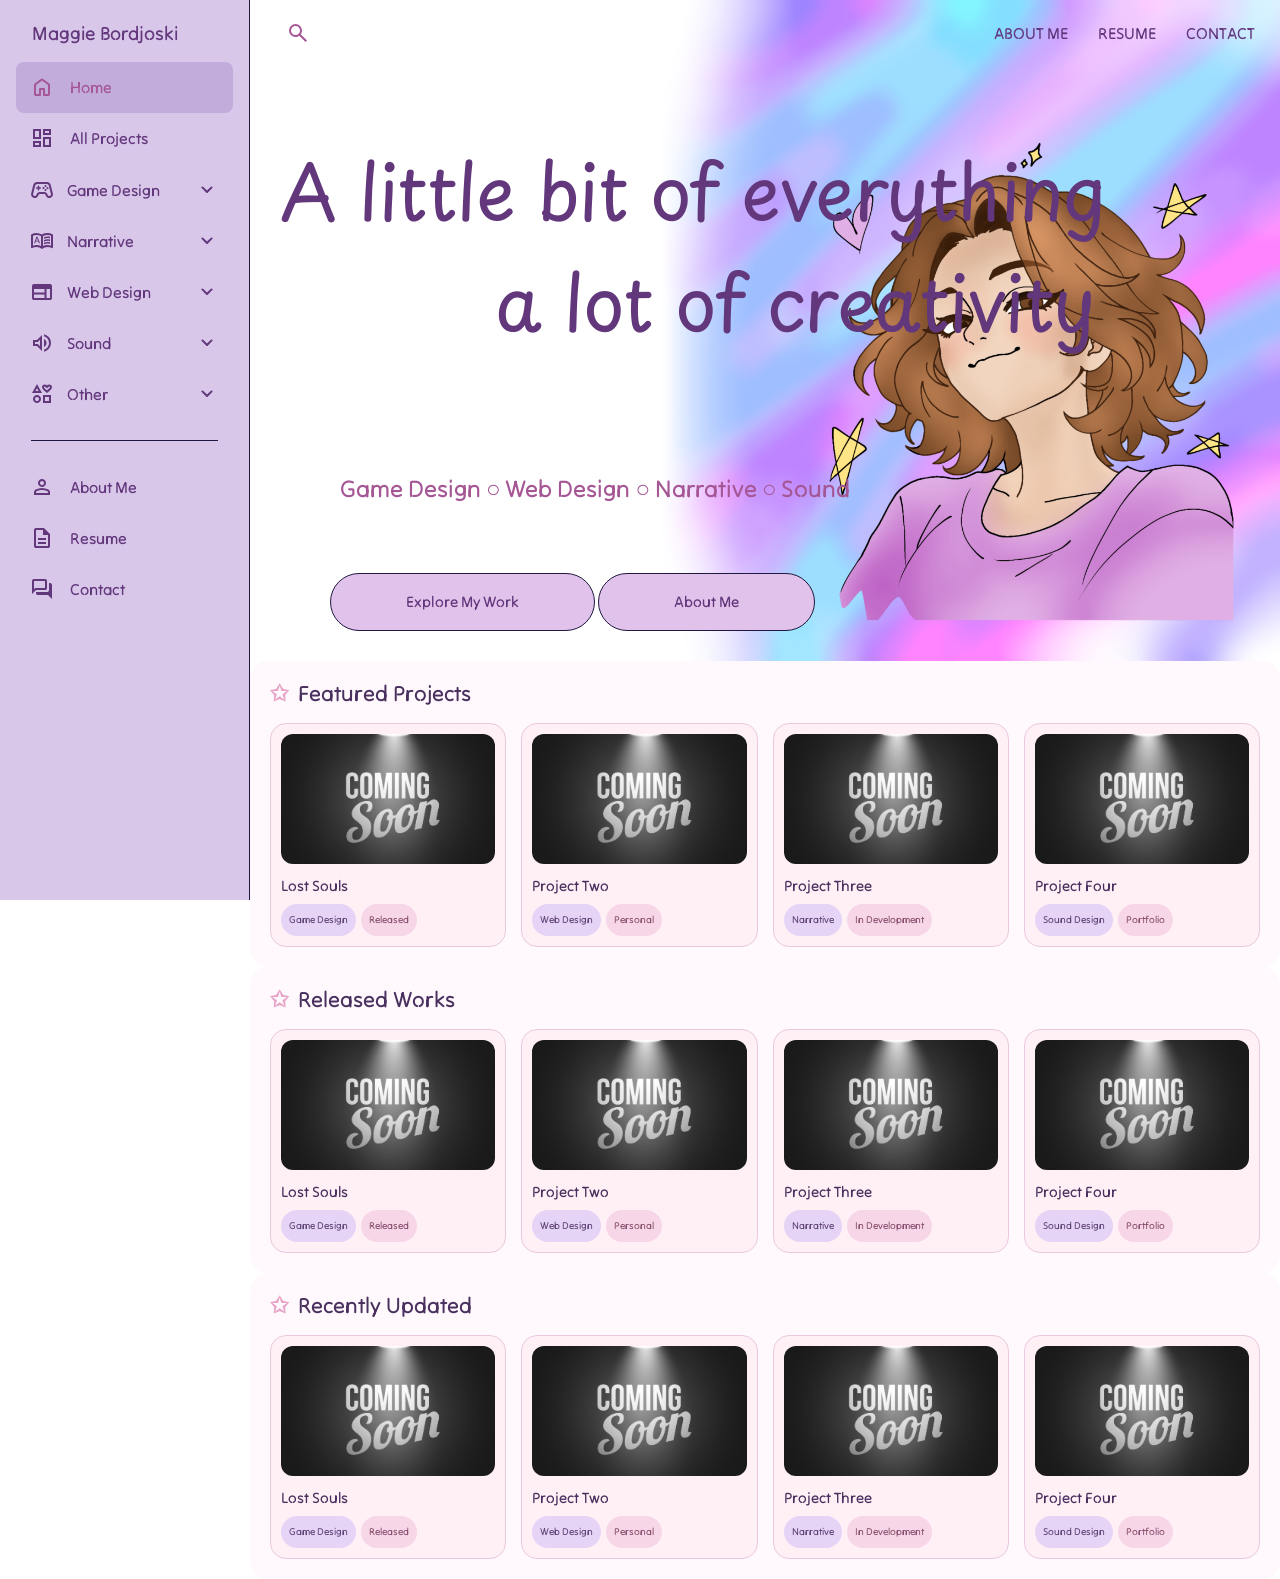
==== commit b6d08e38: "Add files via upload" ====
--- a/Portfolio/Index.html
+++ b/Portfolio/Index.html
@@ -210,114 +210,180 @@
                     <a href="#" class="hero-btn2"><span>About Me</span></a>
                 </div>
             </div>
-
-                <div class="category">
-                    <h2 class="category-name">Featured</h2>
-                    <div class="container">
-					    <a href="#"><img src="ASSETS/comingsoon.jpg" alt="..." width="200"></a>
-						<span class="text">Aiden's Portfolio</span>
-                        <div class="filters">
-                            <span>..</span>
-                            <span>...</span>
-                        </div>
-				    </div>
-                    <div class="container">
-					    <a href="#"><img src="ASSETS/comingsoon.jpg" alt="..." width="200"></a>
-						<span class="text">Aiden's Portfolio</span>
-                        <div class="filters">
-                            <span>..</span>
-                            <span>...</span>
-                        </div>
-				    </div>
-                    <div class="container">
-					    <a href="#"><img src="ASSETS/comingsoon.jpg" alt="..." width="200"></a>
-						<span class="text">Aiden's Portfolio</span>
-                        <div class="filters">
-                            <span>..</span>
-                            <span>...</span>
-                        </div>
-				    </div>
-                    <div class="container">
-					    <a href="#"><img src="ASSETS/comingsoon.jpg" alt="..." width="200"></a>
-						<span class="text">Aiden's Portfolio</span>
-                        <div class="filters">
-                            <span>..</span>
-                            <span>...</span>
-                        </div>
-				    </div>
-                </div>
-
-                <div class="category">
-                    <h2 class="category-name">Released</h2>
-                    <div class="container">
-					    <a href="#"><img src="ASSETS/comingsoon.jpg" alt="..." width="200"></a>
-						<span class="text">Aiden's Portfolio</span>
-                        <div class="filters">
-                            <span>..</span>
-                            <span>...</span>
-                        </div>
-				    </div>
-                    <div class="container">
-					    <a href="#"><img src="ASSETS/comingsoon.jpg" alt="..." width="200"></a>
-						<span class="text">Aiden's Portfolio</span>
-                        <div class="filters">
-                            <span>..</span>
-                            <span>...</span>
-                        </div>
-				    </div>
-                    <div class="container">
-					    <a href="#"><img src="ASSETS/comingsoon.jpg" alt="..." width="200"></a>
-						<span class="text">Aiden's Portfolio</span>
-                        <div class="filters">
-                            <span>..</span>
-                            <span>...</span>
-                        </div>
-				    </div>
-                    <div class="container">
-					    <a href="#"><img src="ASSETS/comingsoon.jpg" alt="..." width="200"></a>
-						<span class="text">Aiden's Portfolio</span>
-                        <div class="filters">
-                            <span>..</span>
-                            <span>...</span>
-                        </div>
-				    </div>
-                </div>
-
-                <div class="category">
-                    <h2 class="category-name">Recently Updated</h2>
-                    <div class="container">
-					    <a href="#"><img src="ASSETS/comingsoon.jpg" alt="..." width="200"></a>
-						<span class="text">Aiden's Portfolio</span>
-                        <div class="filters">
-                            <span>..</span>
-                            <span>...</span>
-                        </div>
-				    </div>
-                    <div class="container">
-					    <a href="#"><img src="ASSETS/comingsoon.jpg" alt="..." width="200"></a>
-						<span class="text">Aiden's Portfolio</span>
-                        <div class="filters">
-                            <span>..</span>
-                            <span>...</span>
-                        </div>
-				    </div>
-                    <div class="container">
-					    <a href="#"><img src="ASSETS/comingsoon.jpg" alt="..." width="200"></a>
-						<span class="text">Aiden's Portfolio</span>
-                        <div class="filters">
-                            <span>..</span>
-                            <span>...</span>
-                        </div>
-				    </div>
-                    <div class="container">
-					    <a href="#"><img src="ASSETS/comingsoon.jpg" alt="..." width="200"></a>
-						<span class="text">Aiden's Portfolio</span>
-                        <div class="filters">
-                            <span>..</span>
-                            <span>...</span>
-                        </div>
-				    </div>
-                </div>
+    <section class="featured-section">
+
+        <h2 class="category-name">
+            <span class="star">✩</span> Featured Projects
+        </h2>
+
+        <div class="featured-grid">
+
+            <!-- Project 1 -->
+            <div class="project-card">
+                <a href="#">
+                    <img src="ASSETS/comingsoon.jpg" alt="Project 1">
+                </a>
+                <h3>Lost Souls</h3>
+                <div class="filters">
+                    <span>Game Design</span>
+                    <span>Released</span>
+                </div>
+            </div>
+
+            <!-- Project 2 -->
+            <div class="project-card">
+                <a href="#">
+                    <img src="ASSETS/comingsoon.jpg" alt="Project 2">
+                </a>
+                <h3>Project Two</h3>
+                <div class="filters">
+                    <span>Web Design</span>
+                    <span>Personal</span>
+                </div>
+            </div>
+
+            <!-- Project 3 -->
+            <div class="project-card">
+                <a href="#">
+                    <img src="ASSETS/comingsoon.jpg" alt="Project 3">
+                </a>
+                <h3>Project Three</h3>
+                <div class="filters">
+                    <span>Narrative</span>
+                    <span>In Development</span>
+                </div>
+            </div>
+
+            <!-- Project 4 -->
+            <div class="project-card">
+                <a href="#">
+                    <img src="ASSETS/comingsoon.jpg" alt="Project 4">
+                </a>
+                <h3>Project Four</h3>
+                <div class="filters">
+                    <span>Sound Design</span>
+                    <span>Portfolio</span>
+                </div>
+            </div>
+
+        </div>
+    </section>
+        <section class="featured-section">
+
+        <h2 class="category-name">
+            <span class="star">✩</span> Released Works
+        </h2>
+
+        <div class="featured-grid">
+
+            <!-- Project 1 -->
+            <div class="project-card">
+                <a href="#">
+                    <img src="ASSETS/comingsoon.jpg" alt="Project 1">
+                </a>
+                <h3>Lost Souls</h3>
+                <div class="filters">
+                    <span>Game Design</span>
+                    <span>Released</span>
+                </div>
+            </div>
+
+            <!-- Project 2 -->
+            <div class="project-card">
+                <a href="#">
+                    <img src="ASSETS/comingsoon.jpg" alt="Project 2">
+                </a>
+                <h3>Project Two</h3>
+                <div class="filters">
+                    <span>Web Design</span>
+                    <span>Personal</span>
+                </div>
+            </div>
+
+            <!-- Project 3 -->
+            <div class="project-card">
+                <a href="#">
+                    <img src="ASSETS/comingsoon.jpg" alt="Project 3">
+                </a>
+                <h3>Project Three</h3>
+                <div class="filters">
+                    <span>Narrative</span>
+                    <span>In Development</span>
+                </div>
+            </div>
+
+            <!-- Project 4 -->
+            <div class="project-card">
+                <a href="#">
+                    <img src="ASSETS/comingsoon.jpg" alt="Project 4">
+                </a>
+                <h3>Project Four</h3>
+                <div class="filters">
+                    <span>Sound Design</span>
+                    <span>Portfolio</span>
+                </div>
+            </div>
+
+        </div>
+    </section>
+        <section class="featured-section">
+
+        <h2 class="category-name">
+            <span class="star">✩</span> Recently Updated
+        </h2>
+
+        <div class="featured-grid">
+
+            <!-- Project 1 -->
+            <div class="project-card">
+                <a href="#">
+                    <img src="ASSETS/comingsoon.jpg" alt="Project 1">
+                </a>
+                <h3>Lost Souls</h3>
+                <div class="filters">
+                    <span>Game Design</span>
+                    <span>Released</span>
+                </div>
+            </div>
+
+            <!-- Project 2 -->
+            <div class="project-card">
+                <a href="#">
+                    <img src="ASSETS/comingsoon.jpg" alt="Project 2">
+                </a>
+                <h3>Project Two</h3>
+                <div class="filters">
+                    <span>Web Design</span>
+                    <span>Personal</span>
+                </div>
+            </div>
+
+            <!-- Project 3 -->
+            <div class="project-card">
+                <a href="#">
+                    <img src="ASSETS/comingsoon.jpg" alt="Project 3">
+                </a>
+                <h3>Project Three</h3>
+                <div class="filters">
+                    <span>Narrative</span>
+                    <span>In Development</span>
+                </div>
+            </div>
+
+            <!-- Project 4 -->
+            <div class="project-card">
+                <a href="#">
+                    <img src="ASSETS/comingsoon.jpg" alt="Project 4">
+                </a>
+                <h3>Project Four</h3>
+                <div class="filters">
+                    <span>Sound Design</span>
+                    <span>Portfolio</span>
+                </div>
+            </div>
+
+        </div>
+    </section>
             </main>
         </div>
     </body>
--- a/Portfolio/CSS/Index.css
+++ b/Portfolio/CSS/Index.css
@@ -10,6 +10,7 @@
     --hover-clr: #e0c2eb;
     --text-clr: #62377c;
     --accent-clr: #a55795;
+    --active-clr: #C1ACDC;
     --secondary-text-clr: #76658F;
 
     --Tilt: "Tilt Neon", sans;
--- a/Portfolio/CSS/SideNav.css
+++ b/Portfolio/CSS/SideNav.css
@@ -33,20 +33,25 @@
 
 #sidebar > ul > li:first-child{
   display: flex;
-  justify-content: flex-end;
-  margin-bottom: 16px;
+  justify-content: left;
   .logo{
     font-weight: 600;
+    font-size: larger;
   }
 }
 
 /*Changing the color of the active page*/
 #sidebar ul li.active a{
+  background: var(--active-clr);
   color: var(--accent-clr);
 
   svg{
     fill: var(--accent-clr);
   }
+}
+
+#sidebar ul li:hover{
+  background-color: var(--hover-clr);
 }
 
 #sidebar a, #sidebar .dropdown-btn, #sidebar .logo{
--- a/Portfolio/CSS/hero.css
+++ b/Portfolio/CSS/hero.css
@@ -65,7 +65,7 @@
 }
 
 .hero-img {
-    height: 15%;
+    min-height: 15%;
     background-image: url("../ASSETS/HERO/home.png");
     background-size: cover;
     background-position: center;
--- a/Portfolio/CSS/container.css
+++ b/Portfolio/CSS/container.css
@@ -0,0 +1,92 @@
+
+/* FEATURED PROJECTS SECTION */
+.featured-section {
+    width: 100%;
+    padding: 20px;
+    box-sizing: border-box;
+    background-color: #fff8fc;
+    border-radius: 18px;
+}
+
+/* SECTION TITLE */
+.category-name {
+    font-size: 22px;
+    color: #49305f;
+    margin: 0 0 18px 0;
+}
+
+.star {
+    color: #e6a4c7;
+    margin-right: 5px;
+}
+
+/* PROJECT GRID */
+.featured-grid {
+    display: grid;
+    grid-template-columns: repeat(4, minmax(0, 1fr));
+    gap: 15px;
+}
+
+/* INDIVIDUAL PROJECT CARD */
+.project-card {
+    background-color: #fff0f6;
+    border: 1px solid #eac9df;
+    border-radius: 16px;
+    padding: 10px;
+    overflow: hidden;
+    transition: transform 0.2s ease;
+}
+
+.project-card:hover {
+    transform: translateY(-4px);
+}
+
+/* PROJECT IMAGE */
+.project-card img {
+    width: 100%;
+    height: 130px;
+    object-fit: cover;
+    display: block;
+    border-radius: 12px;
+}
+
+/* PROJECT TITLE */
+.project-card h3 {
+    font-size: 15px;
+    color: #49305f;
+    margin: 10px 0 6px;
+}
+
+/* PROJECT CATEGORY TAGS */
+.filters {
+    display: flex;
+    flex-wrap: wrap;
+    gap: 5px;
+}
+
+.filters span {
+    font-size: 10px;
+    padding: 4px 8px;
+    border-radius: 20px;
+    background-color: #e5d4f5;
+    color: #604578;
+}
+
+/* SECOND TAG COLOR */
+.filters span:nth-child(2) {
+    background-color: #f7d6e8;
+    color: #89516f;
+}
+
+/* RESPONSIVE DESIGN */
+@media (max-width: 900px) {
+    .featured-grid {
+        grid-template-columns: repeat(2, minmax(0, 1fr));
+    }
+}
+
+@media (max-width: 500px) {
+    .featured-grid {
+        grid-template-columns: 1fr;
+    }
+}
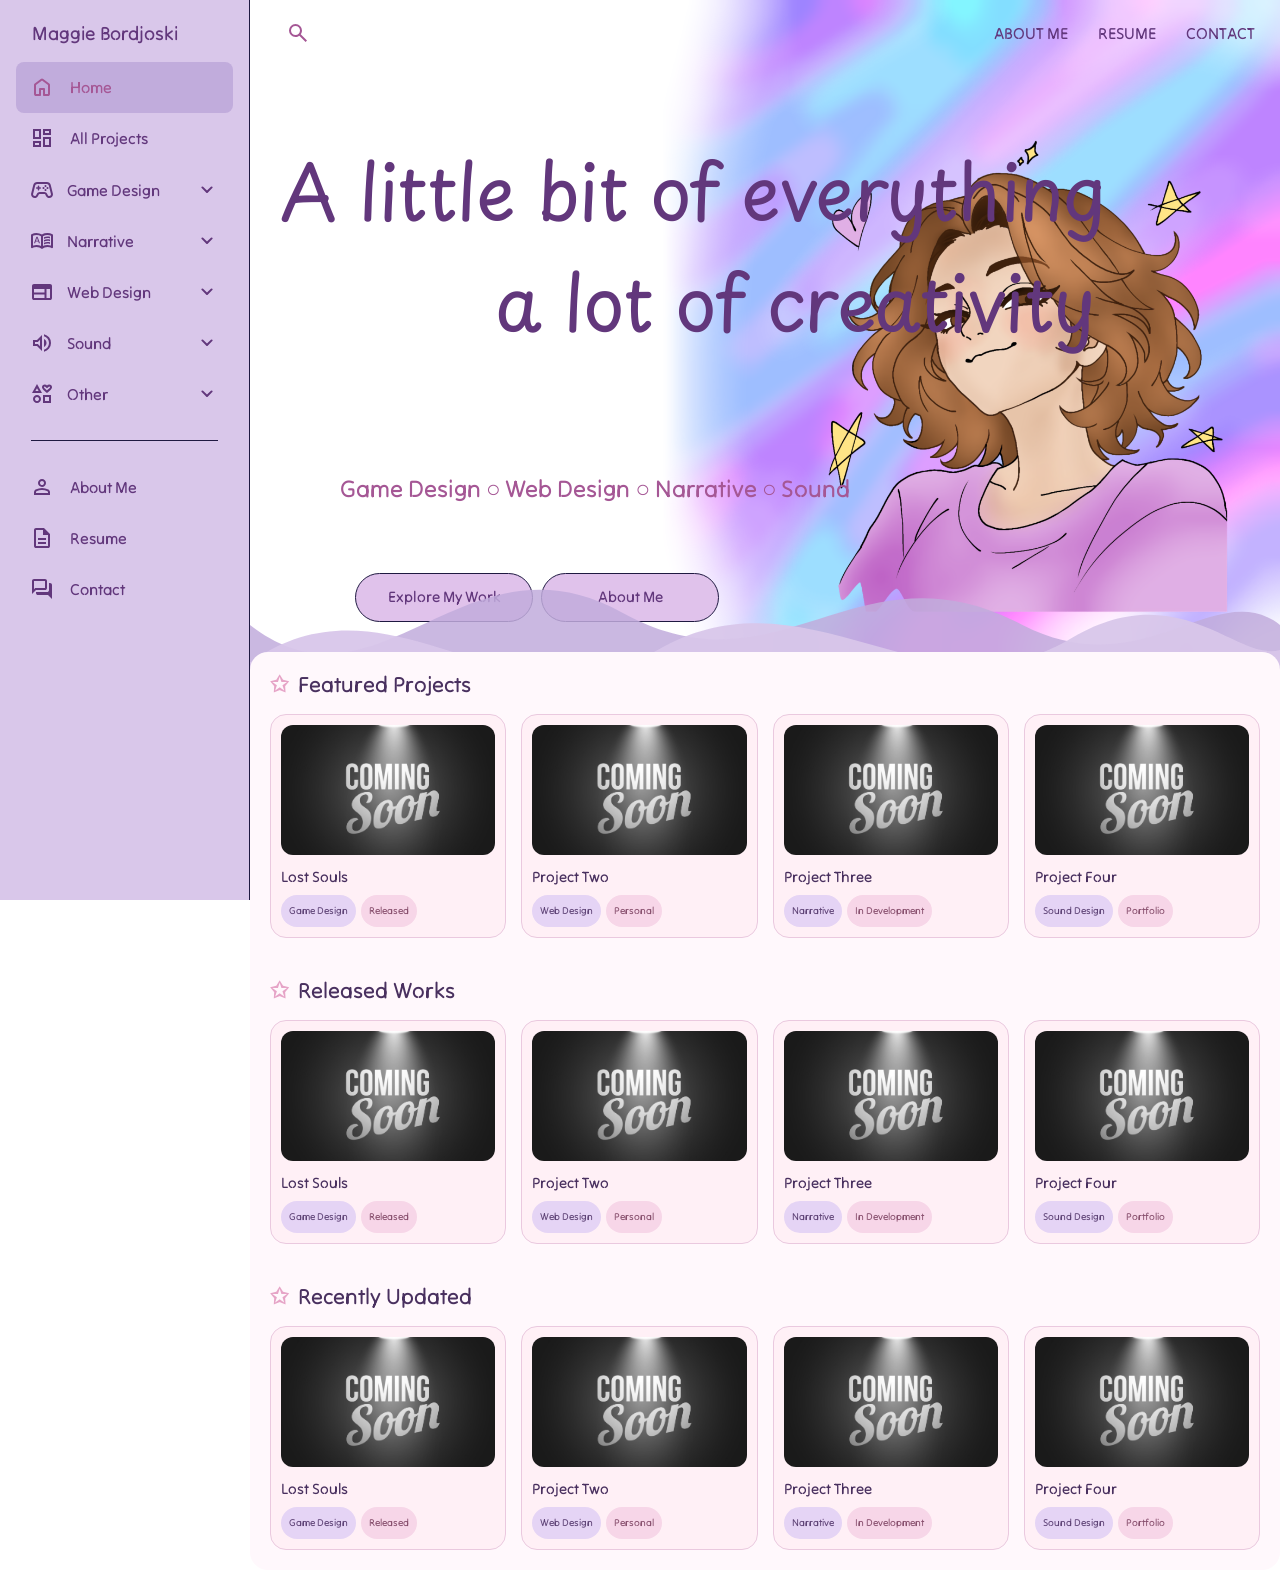
==== commit 99526ff4: "Add files via upload" ====
--- a/Portfolio/Index.html
+++ b/Portfolio/Index.html
@@ -156,6 +156,7 @@
                             <li><a href="#">Pixel Art</a></li>
                             <li><a href="#">2D Rigging</a></li>
                             <li><a href="#">Video Editing</a></li>
+                            <li><a href="#">Passion Projects</a></li>
                         </div>
                     </ul>
                 </li>
@@ -181,6 +182,13 @@
             </ul>
         </nav>
         <div id="content">
+            <div class="hero-wave" aria-hidden="true">
+                <svg viewBox="0 0 1440 320" preserveAspectRatio="none">
+                    <path class="wave-back"d="M0,100 C180,180 300,20 520,90C740,160 850,30 1080,100C1250,150 1350,60 1440,100L1440,320 L0,320 Z"/>
+                    <path class="wave-middle"d="M0,130 C200,50 360,190 570,120C780,50 950,180 1150,110C1300,60 1380,130 1440,120L1440,320 L0,320 Z"/>
+                    <path class="wave-front" d="M0,160 C180,100 350,210 550,150 C750,90 900,200 1100,150 C1250,110 1350,170 1440,145 L1440,800 L0,800 Z"/>
+                </svg>
+            </div>
             <div class="hero-img">
                 <!--
                 Making search bar reactive and top nav
@@ -210,63 +218,59 @@
                     <a href="#" class="hero-btn2"><span>About Me</span></a>
                 </div>
             </div>
-    <section class="featured-section">
-
-        <h2 class="category-name">
-            <span class="star">✩</span> Featured Projects
-        </h2>
-
-        <div class="featured-grid">
-
-            <!-- Project 1 -->
-            <div class="project-card">
-                <a href="#">
-                    <img src="ASSETS/comingsoon.jpg" alt="Project 1">
-                </a>
-                <h3>Lost Souls</h3>
-                <div class="filters">
-                    <span>Game Design</span>
-                    <span>Released</span>
-                </div>
-            </div>
-
-            <!-- Project 2 -->
-            <div class="project-card">
-                <a href="#">
-                    <img src="ASSETS/comingsoon.jpg" alt="Project 2">
-                </a>
-                <h3>Project Two</h3>
-                <div class="filters">
-                    <span>Web Design</span>
-                    <span>Personal</span>
-                </div>
-            </div>
-
-            <!-- Project 3 -->
-            <div class="project-card">
-                <a href="#">
-                    <img src="ASSETS/comingsoon.jpg" alt="Project 3">
-                </a>
-                <h3>Project Three</h3>
-                <div class="filters">
-                    <span>Narrative</span>
-                    <span>In Development</span>
-                </div>
-            </div>
-
-            <!-- Project 4 -->
-            <div class="project-card">
-                <a href="#">
-                    <img src="ASSETS/comingsoon.jpg" alt="Project 4">
-                </a>
-                <h3>Project Four</h3>
-                <div class="filters">
-                    <span>Sound Design</span>
-                    <span>Portfolio</span>
-                </div>
-            </div>
-
-        </div>
+            <section class="featured-section">
+                <h2 class="category-name">
+                    <span class="star">✩</span> Featured Projects
+                </h2>
+                <div class="featured-grid">
+                    <!-- Project 1 -->
+                    <div class="project-card">
+                        <a href="#">
+                            <img src="ASSETS/comingsoon.jpg" alt="Project 1">
+                        </a>
+                        <h3>Lost Souls</h3>
+                        <div class="filters">
+                            <span>Game Design</span>
+                            <span>Released</span>
+                        </div>
+                    </div>
+
+                    <!-- Project 2 -->
+                    <div class="project-card">
+                        <a href="#">
+                            <img src="ASSETS/comingsoon.jpg" alt="Project 2">
+                        </a>
+                        <h3>Project Two</h3>
+                        <div class="filters">
+                            <span>Web Design</span>
+                            <span>Personal</span>
+                        </div>
+                    </div>
+
+                    <!-- Project 3 -->
+                    <div class="project-card">
+                        <a href="#">
+                            <img src="ASSETS/comingsoon.jpg" alt="Project 3">
+                        </a>
+                        <h3>Project Three</h3>
+                        <div class="filters">
+                            <span>Narrative</span>
+                            <span>In Development</span>
+                        </div>
+                    </div>
+
+                    <!-- Project 4 -->
+                    <div class="project-card">
+                        <a href="#">
+                            <img src="ASSETS/comingsoon.jpg" alt="Project 4">
+                        </a>
+                        <h3>Project Four</h3>
+                        <div class="filters">
+                            <span>Sound Design</span>
+                            <span>Portfolio</span>
+                        </div>
+                    </div>
+                </div>
     </section>
         <section class="featured-section">
 
--- a/Portfolio/CSS/Index.css
+++ b/Portfolio/CSS/Index.css
@@ -36,6 +36,11 @@
   grid-template-columns: auto 1fr;
 }
 
+#content {
+    position: relative;
+    min-width: 0;
+}
+
 /*
 
 
--- a/Portfolio/CSS/Phone.css
+++ b/Portfolio/CSS/Phone.css
@@ -5,10 +5,6 @@
   }
   main{
     padding: 2em 1em 60px 1em;
-  }
-  .container{
-    border: none;
-    padding: 0;
   }
   #sidebar{
     height: 60px;
@@ -69,4 +65,17 @@
       }
     }
   }
+}
+
+  /* RESPONSIVE DESIGN */
+@media (max-width: 900px) {
+    .featured-grid {
+        grid-template-columns: repeat(2, minmax(0, 1fr));
+    }
+}
+
+@media (max-width: 500px) {
+    .featured-grid {
+        grid-template-columns: 1fr;
+    }
 }
--- a/Portfolio/CSS/hero.css
+++ b/Portfolio/CSS/hero.css
@@ -41,7 +41,6 @@
 .hero-btn, .hero-btn2{
     display: inline-flex;
     text-decoration: none;
-    align-items: center;
     gap: 0.75rem;
     padding: 1rem 1.6rem;
     margin-top: 50px;
@@ -49,14 +48,19 @@
     background-color: var(--hover-clr);
     border-radius: 900px;
     font-size: 0.95rem;
-    padding-left: 75px;
-    padding-right: 75px;
     color: var(--text-clr);
     transition: background 0.3s ease, color 0.3s ease;
+
+    width: 125px;
+    height: 15px;
+
+    align-items: center;
+    justify-content: center;
 }
 
 .hero-btn{
-    margin-left: 50px;
+    margin-left: 75px;
+    margin-right: 5px;
 }
 
 .hero-btn:hover{
@@ -72,4 +76,46 @@
     background-repeat: no-repeat;
     margin: 0;
     color: white;
+}
+
+
+/* SCROLLING HERO WAVE */
+
+.hero-wave {
+    position: absolute;
+    left: 0;
+    top: 500px;
+
+    width: 100%;
+    height: clamp(400px, 400px, 1400px);
+
+    z-index: 5;
+    pointer-events: none;
+
+    transform: translate3d(0, var(--wave-shift, 0px), 0);
+    will-change: transform;
+}
+
+.hero-wave svg {
+    width: 100%;
+    height: 100%;
+    display: block;
+    overflow: visible;
+}
+
+/* Wave layers - no horizontal animation */
+
+.wave-back {
+    fill: #C1ACDC;
+    opacity: 0.85;
+}
+
+.wave-middle {
+    fill: #D9C7EA;
+    opacity: 0.95;
+}
+
+.wave-front {
+    fill: #FFF8FC;
+    height: 6000px;
 }
--- a/Portfolio/CSS/container.css
+++ b/Portfolio/CSS/container.css
@@ -1,4 +1,3 @@
-
 /* FEATURED PROJECTS SECTION */
 .featured-section {
     width: 100%;
@@ -78,15 +77,9 @@
     color: #89516f;
 }
 
-/* RESPONSIVE DESIGN */
-@media (max-width: 900px) {
-    .featured-grid {
-        grid-template-columns: repeat(2, minmax(0, 1fr));
-    }
-}
+/* FEATURED SECTIONS ABOVE WAVE */
 
-@media (max-width: 500px) {
-    .featured-grid {
-        grid-template-columns: 1fr;
-    }
-}
+.featured-section {
+    position: relative;
+    z-index: 10;
+}
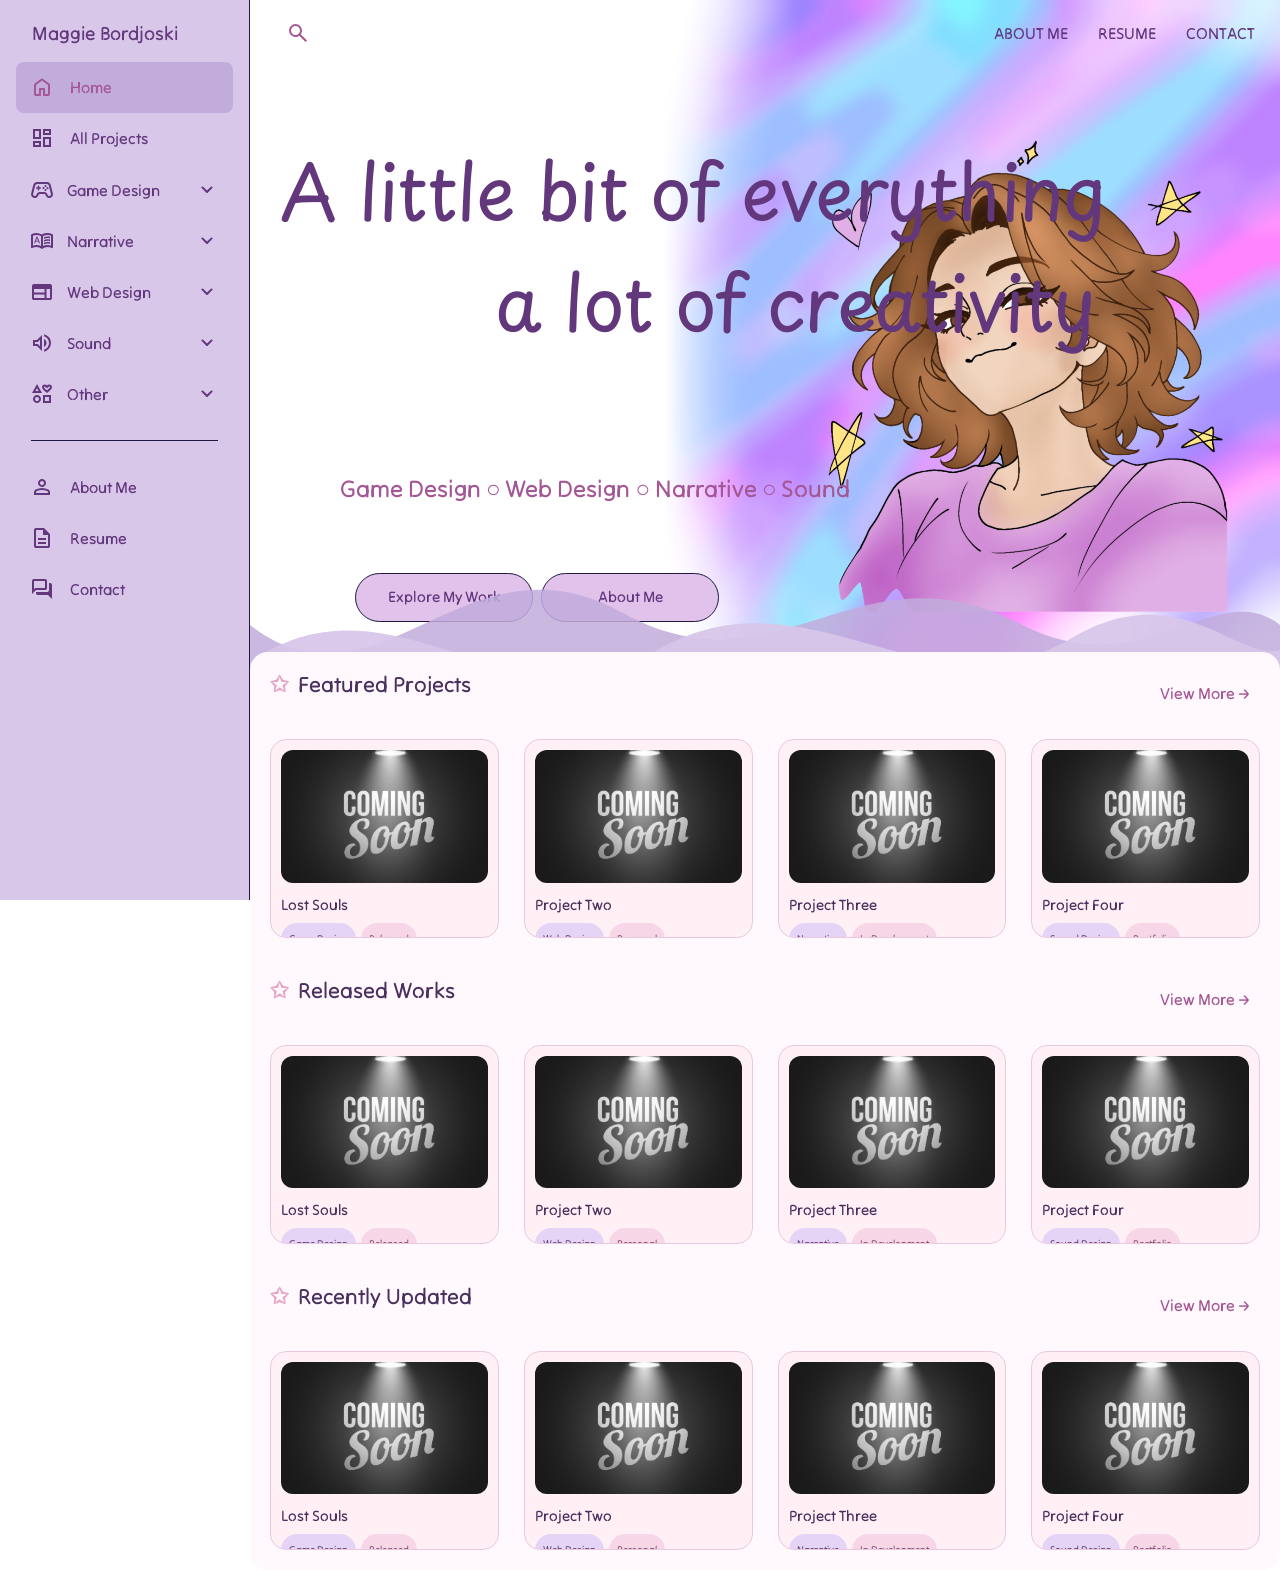
==== commit bdbf78e9: "Add files via upload" ====
--- a/Portfolio/Index.html
+++ b/Portfolio/Index.html
@@ -13,7 +13,7 @@
     <link rel="stylesheet" href="CSS/SideNav.css">
     <link rel="stylesheet" href="CSS/Phone.css">
     <link rel="stylesheet" href="CSS/hero.css">
-    <link rel="stylesheet" href="CSS/container.css">
+    <link rel="stylesheet" href="CSS/featured.css">
 
     <!-- IMPORTING JS -->
     <script type="text/javascript" src="JS/nav.js" defer></script>
@@ -219,9 +219,14 @@
                 </div>
             </div>
             <section class="featured-section">
-                <h2 class="category-name">
-                    <span class="star">✩</span> Featured Projects
-                </h2>
+                <div class="featured-header">
+                    <h2 class="category-name">
+                        <span class="star">✩</span> Featured Projects
+                    </h2>
+                    <a href="projects.html" class="view-more">
+                        View More →
+                    </a>
+                </div>
                 <div class="featured-grid">
                     <!-- Project 1 -->
                     <div class="project-card">
@@ -274,9 +279,14 @@
     </section>
         <section class="featured-section">
 
-        <h2 class="category-name">
-            <span class="star">✩</span> Released Works
-        </h2>
+                <div class="featured-header">
+                    <h2 class="category-name">
+                        <span class="star">✩</span> Released Works
+                    </h2>
+                    <a href="projects.html" class="view-more">
+                        View More →
+                    </a>
+                </div>
 
         <div class="featured-grid">
 
@@ -332,9 +342,14 @@
     </section>
         <section class="featured-section">
 
-        <h2 class="category-name">
-            <span class="star">✩</span> Recently Updated
-        </h2>
+                <div class="featured-header">
+                    <h2 class="category-name">
+                        <span class="star">✩</span> Recently Updated
+                    </h2>
+                    <a href="projects.html" class="view-more">
+                        View More →
+                    </a>
+                </div>
 
         <div class="featured-grid">
 
--- a/Portfolio/CSS/featured.css
+++ b/Portfolio/CSS/featured.css
@@ -0,0 +1,110 @@
+/* FEATURED PROJECTS SECTION */
+.featured-section {
+    width: 100%;
+    padding: 20px;
+    box-sizing: border-box;
+    background-color: #fff8fc;
+    border-radius: 18px;
+}
+
+/* SECTION TITLE */
+.featured-header {
+    display: flex;
+    justify-content: space-between;
+    align-items: center;
+    width: 100%;
+    margin-bottom: 25px;
+}
+
+.category-name {
+    font-size: 22px;
+    color: #49305f;
+    margin: 0 0 18px 0;
+}
+
+.star {
+    color: #e6a4c7;
+    margin-right: 5px;
+}
+
+.view-more {
+    text-decoration: none;
+    color: var(--accent-clr);
+    font-size: 16px;
+    font-weight: 600;
+    margin-right: 10px;
+    transition: color 0.2s ease;
+}
+
+.view-more:hover {
+    color: var(--text-clr);
+}
+
+/* PROJECT GRID */
+.featured-grid {
+    display: grid;
+    grid-template-columns: repeat(4, minmax(0, 1fr));
+    gap: 25px;
+}
+
+/* INDIVIDUAL PROJECT CARD */
+.project-card {
+    background-color: #fff0f6;
+    border: 1px solid #eac9df;
+    border-radius: 16px;
+    padding: 10px;
+    overflow: hidden;
+    transition: transform 0.2s ease;
+
+    aspect-ratio: 1.15 / 1;
+    width: 100%;
+    box-sizing: border-box;
+}
+
+.project-card:hover {
+    transform: translateY(-4px);
+}
+
+/* PROJECT IMAGE */
+.project-card img {
+    width: 100%;
+    height: 75%;
+    object-fit: cover;
+    display: block;
+    border-radius: 12px;
+}
+
+/* PROJECT TITLE */
+.project-card h3 {
+    font-size: 15px;
+    color: #49305f;
+    margin: 10px 0 6px;
+}
+
+/* PROJECT CATEGORY TAGS */
+.filters {
+    display: flex;
+    flex-wrap: wrap;
+    gap: 5px;
+}
+
+.filters span {
+    font-size: 10px;
+    padding: 4px 8px;
+    border-radius: 20px;
+    background-color: #e5d4f5;
+    color: #604578;
+}
+
+/* SECOND TAG COLOR */
+.filters span:nth-child(2) {
+    background-color: #f7d6e8;
+    color: #89516f;
+}
+
+/* FEATURED SECTIONS ABOVE WAVE */
+
+.featured-section {
+    position: relative;
+    z-index: 10;
+}
